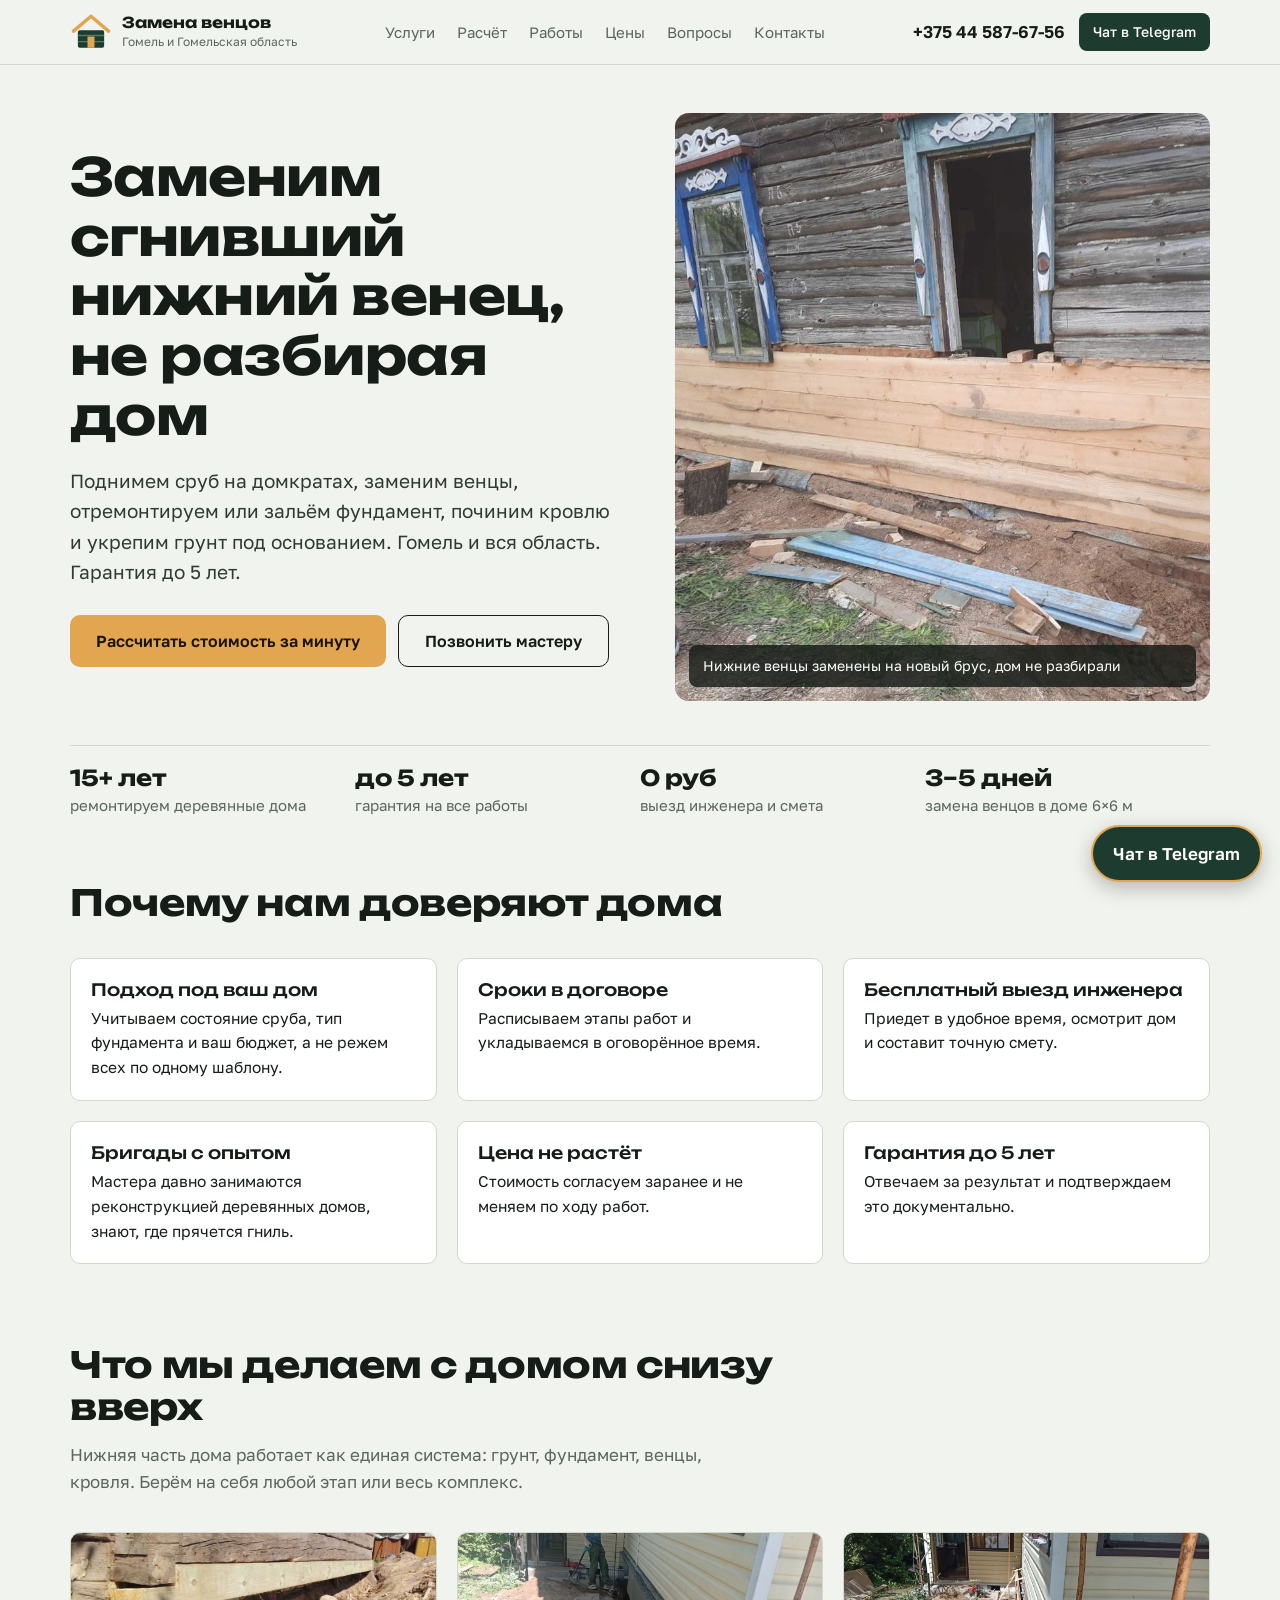
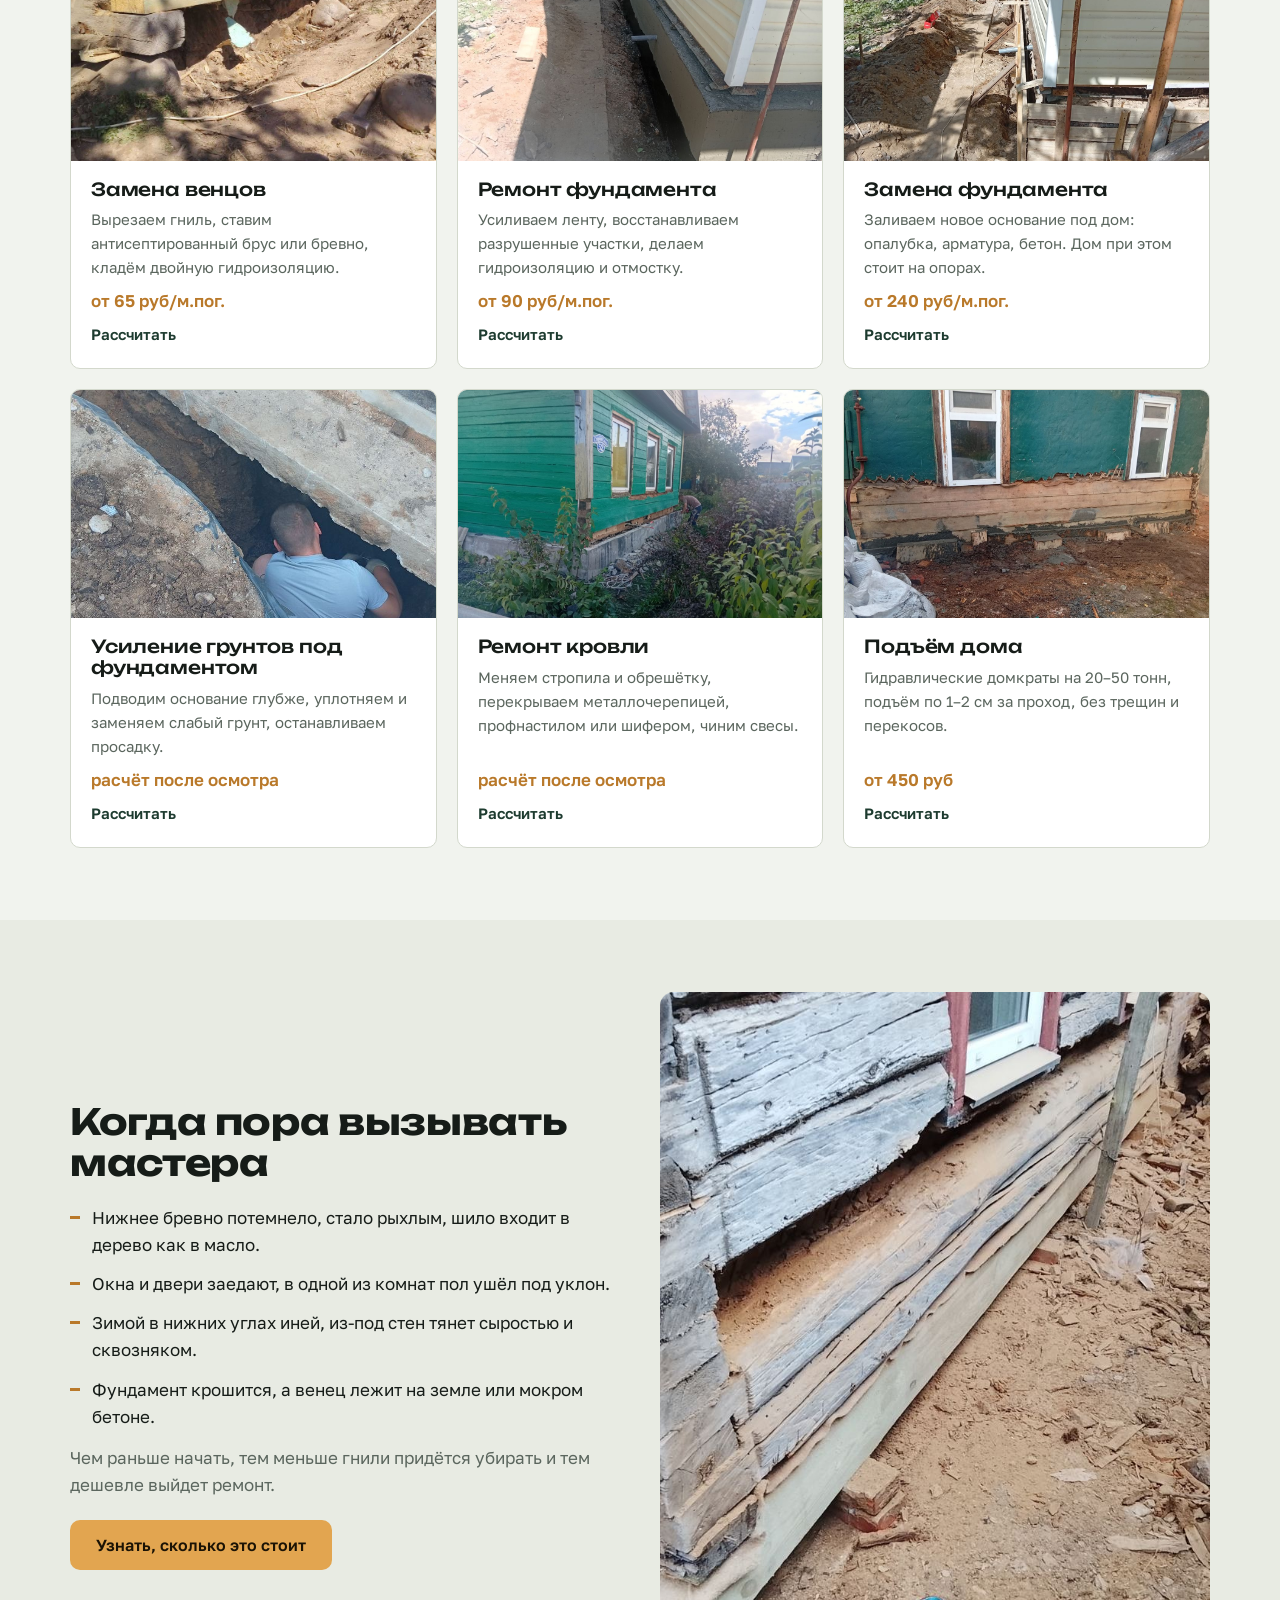
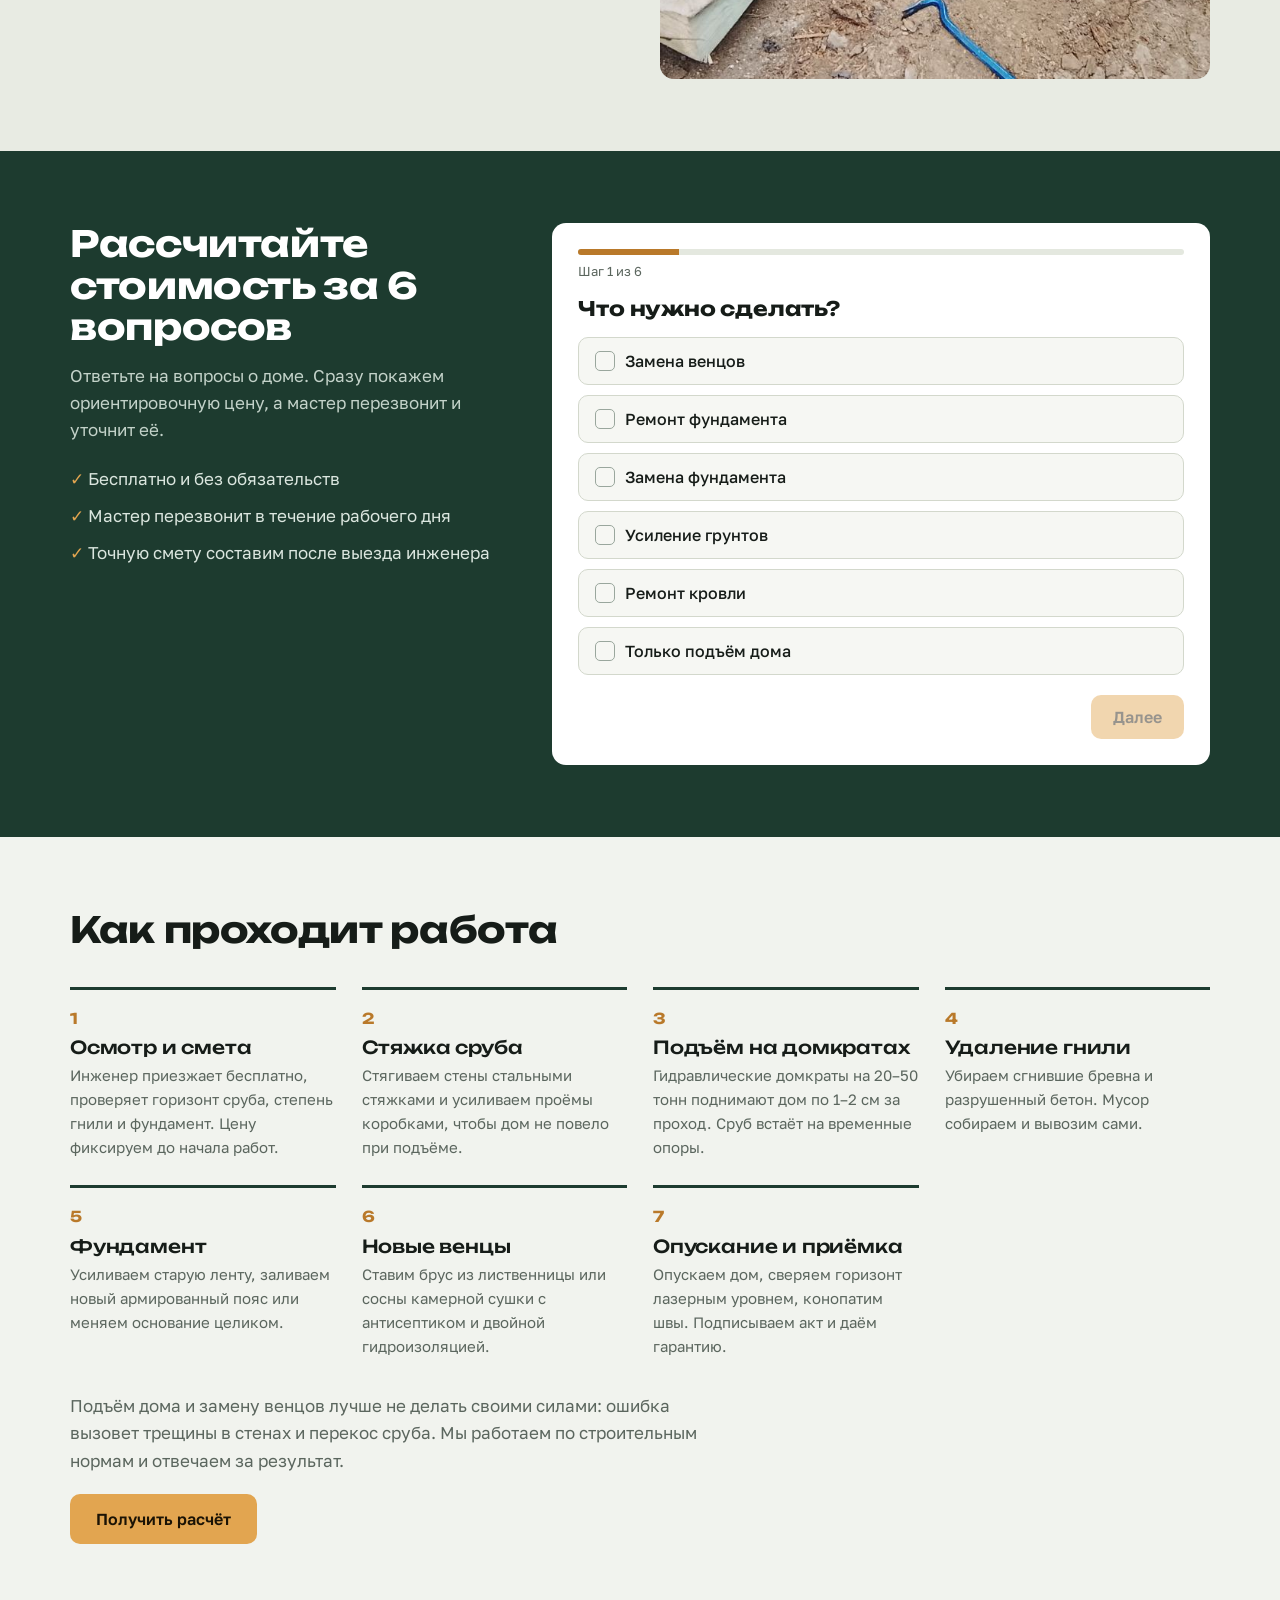
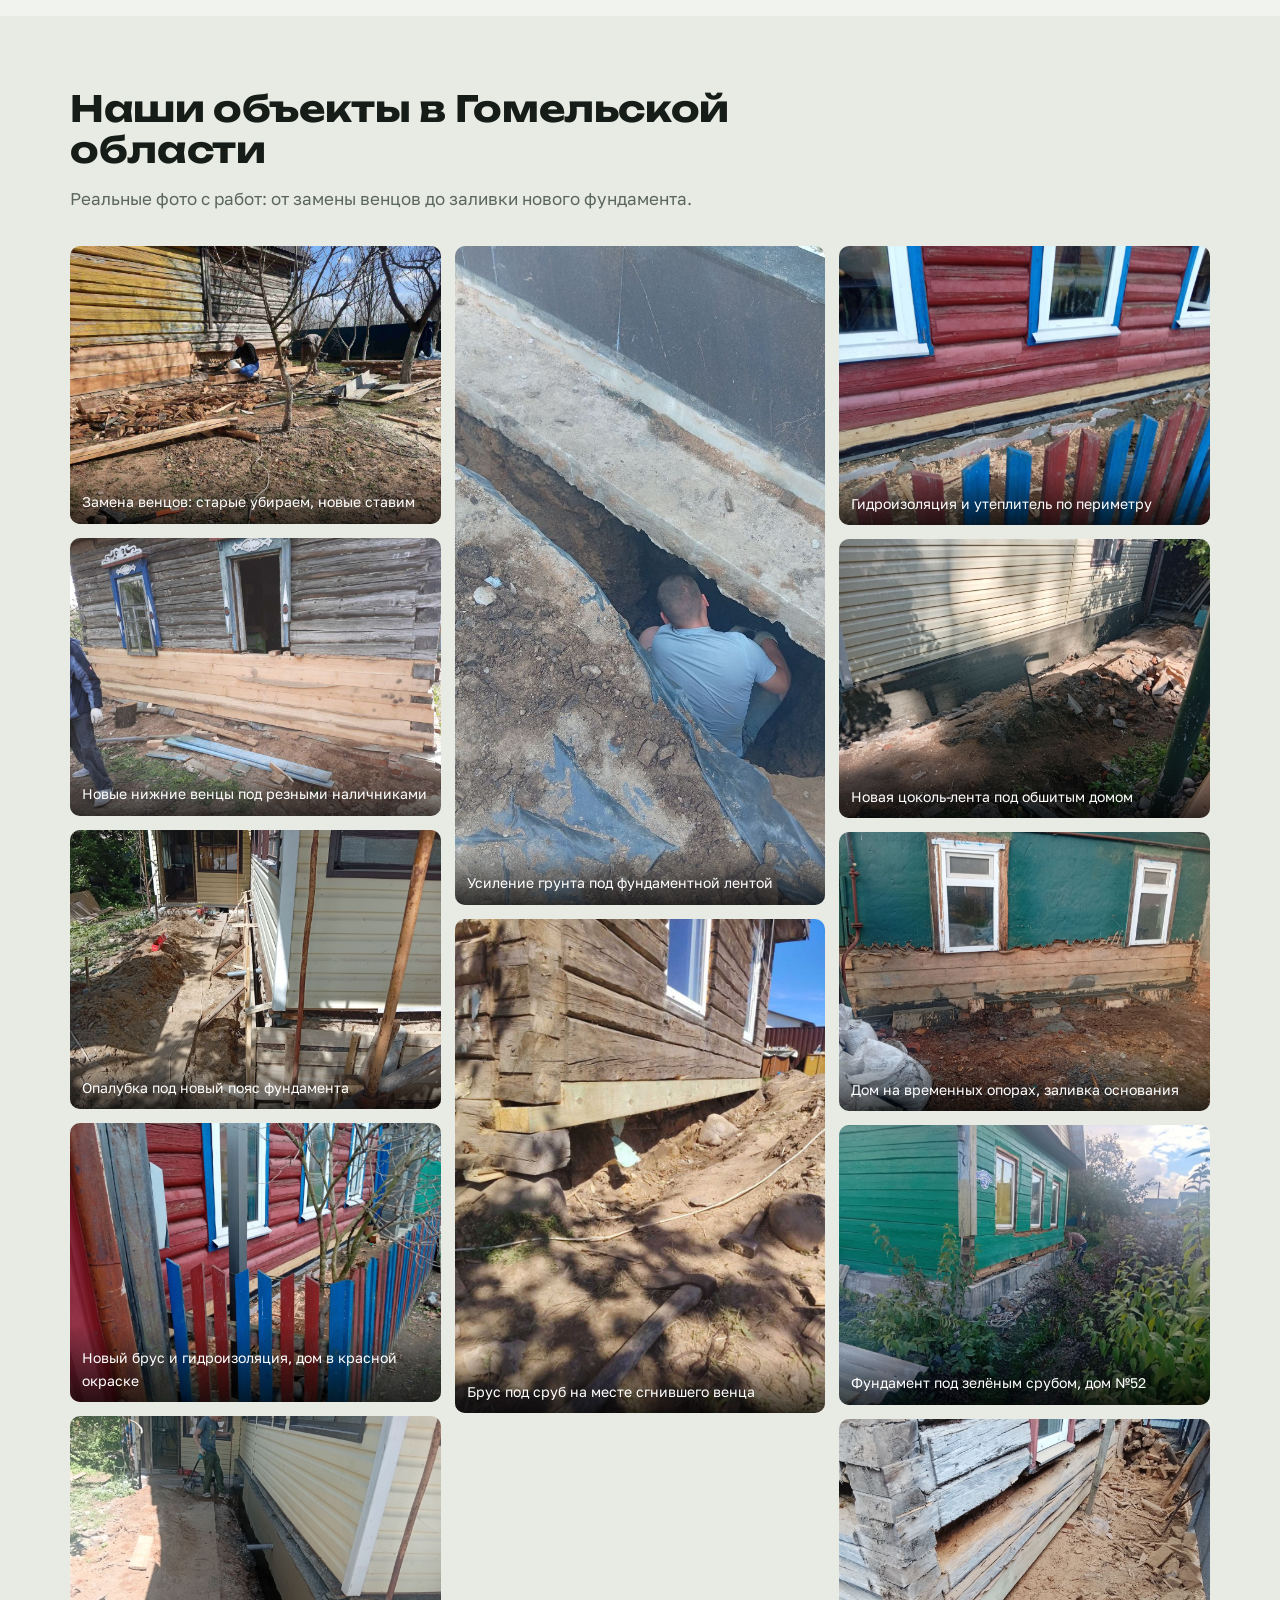
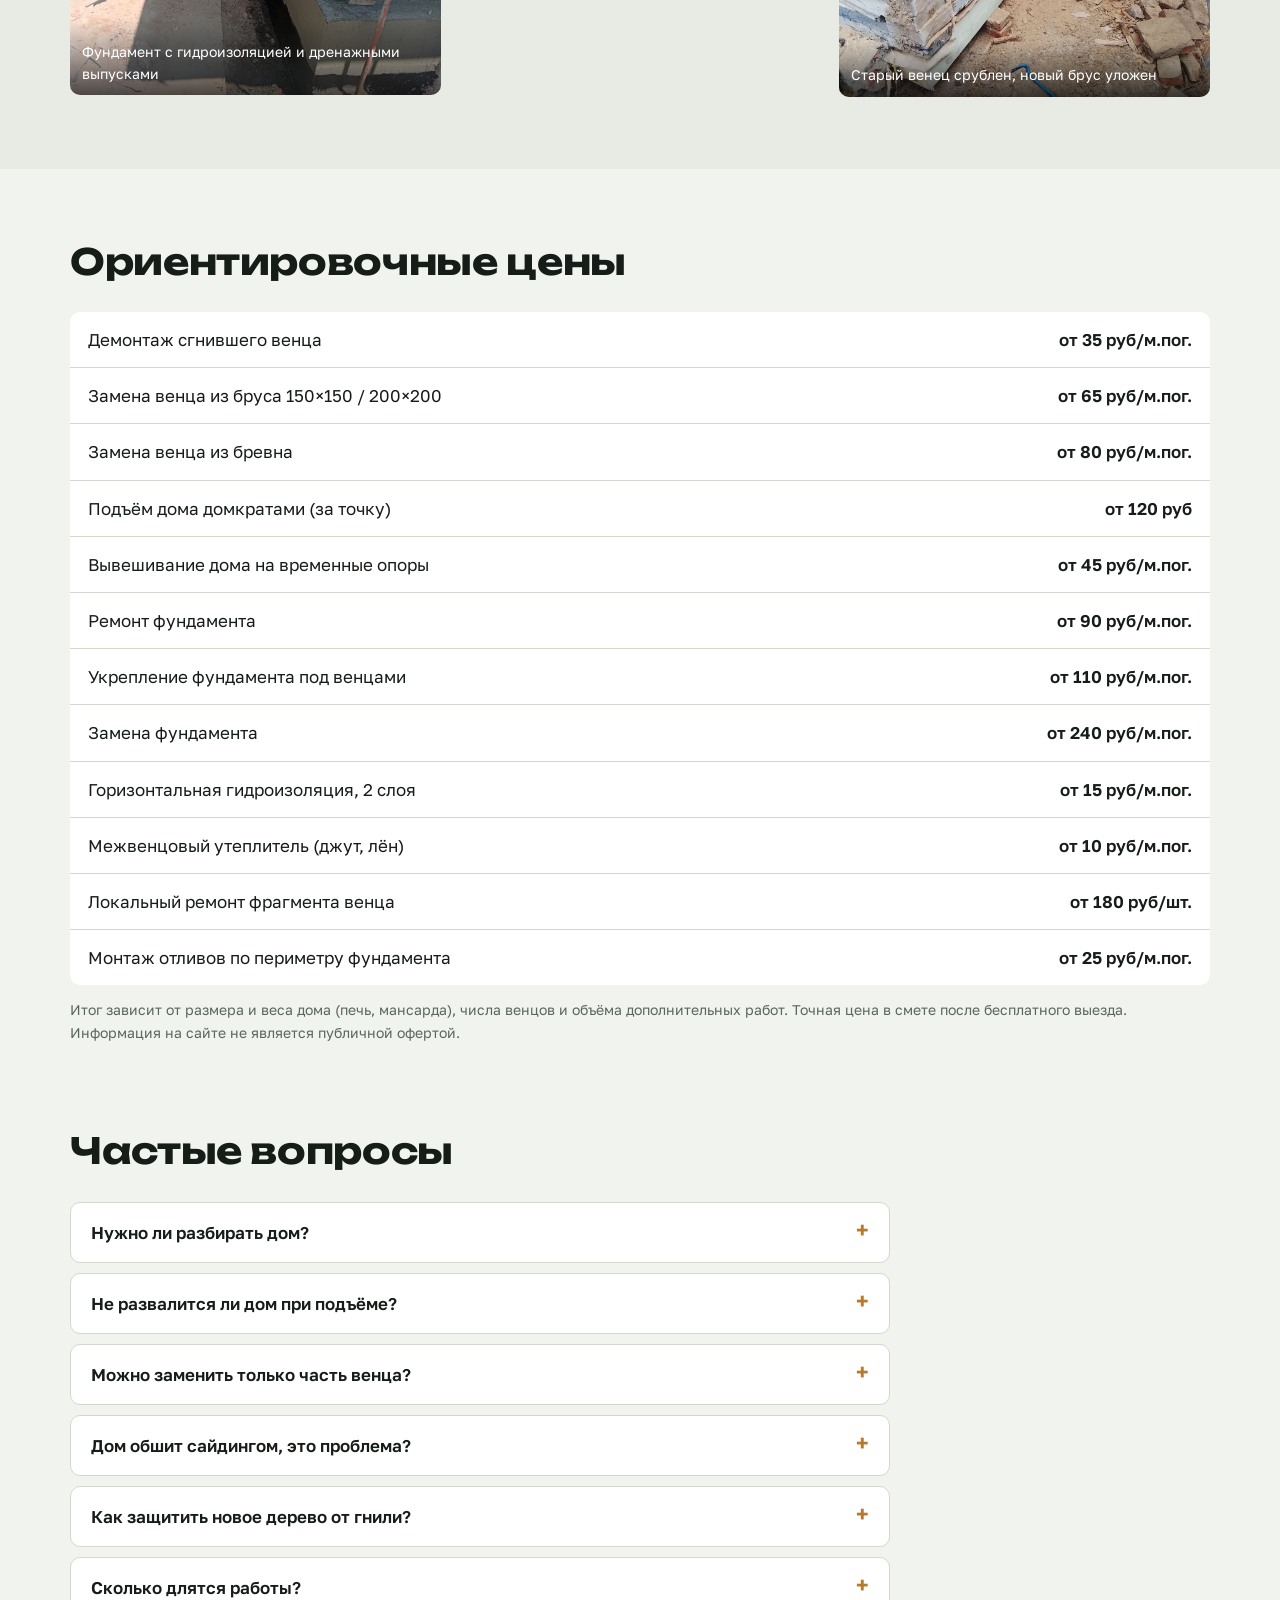
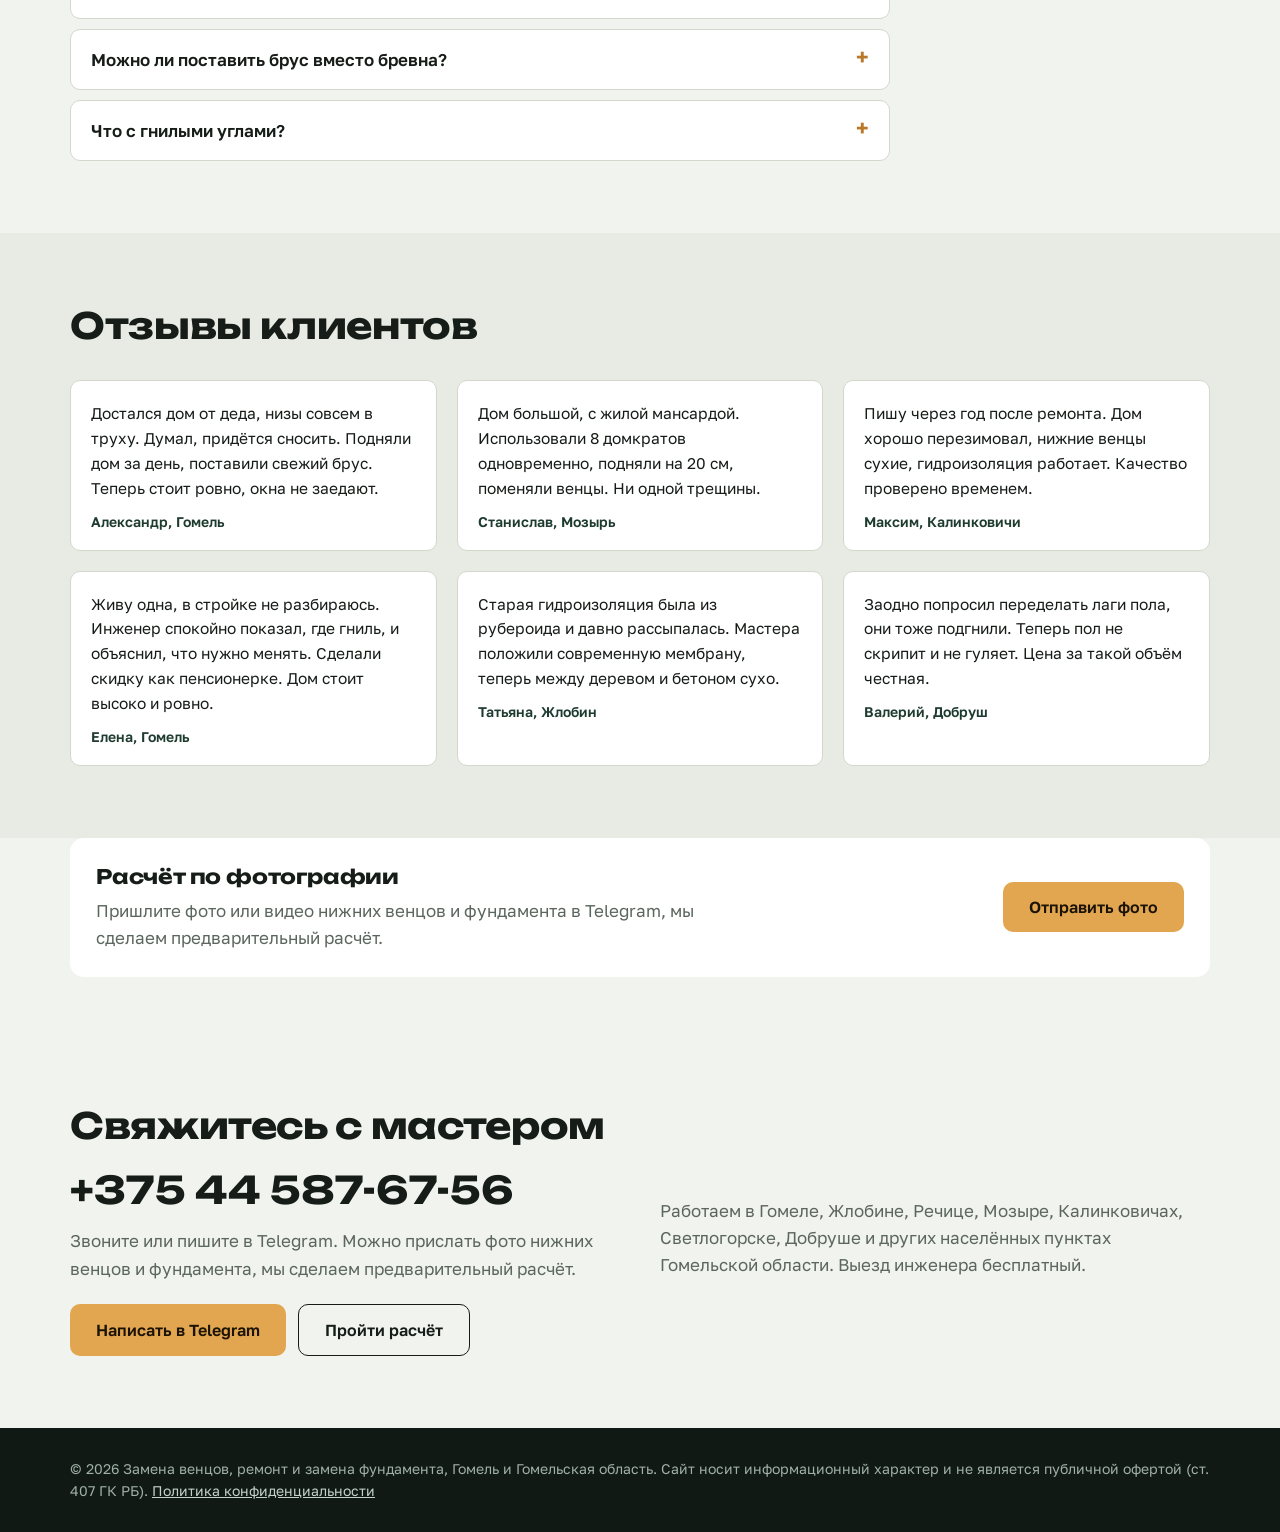
==== index.html @ 98b8fda8 "first commit" ====
<!DOCTYPE html>
<html lang="ru">
<head>
<meta charset="utf-8">
<meta name="viewport" content="width=device-width, initial-scale=1">
<title>Замена венцов и ремонт фундамента в Гомеле и Гомельской области — цена от 65 руб/м</title>
<meta property="og:title" content="Замена венцов и ремонт фундамента в Гомеле и области">
<meta property="og:image" content="img/zamena-vencov-brus.jpg">
<meta property="og:locale" content="ru_RU">
<meta name="description" content="Замена нижних венцов, ремонт и замена фундамента, ремонт кровли, усиление грунтов под фундаментом деревянных домов в Гомеле и области. Бесплатный выезд инженера, гарантия до 5 лет.">
<link rel="icon" href="favicon.svg" type="image/svg+xml">
<link rel="preconnect" href="https://fonts.googleapis.com">
<link rel="preconnect" href="https://fonts.gstatic.com" crossorigin>
<link href="https://fonts.googleapis.com/css2?family=Golos+Text:wght@400;500;600&family=Unbounded:wght@500;700&display=swap" rel="stylesheet">
<link rel="stylesheet" href="css/style.css">
</head>
<body>
<header><div class="wrap hd">
<a class="logo" href="#top"><svg viewBox="0 0 48 48" width="42" height="42" xmlns="http://www.w3.org/2000/svg" aria-hidden="true" style="flex:none"><path d="M4 23 24 6l20 17" fill="none" stroke="#e2a550" stroke-width="4" stroke-linecap="round" stroke-linejoin="round"/><rect x="9" y="22" width="30" height="20" rx="2" fill="#1d3b2f"/><path d="M9 28h30M9 35h30" stroke="#4f7a67" stroke-width="1.6"/><rect x="20" y="29" width="8" height="13" rx="1" fill="#e2a550"/></svg><span>Замена венцов<small>Гомель и Гомельская область</small></span></a>
<nav><a href="#services">Услуги</a><a href="#quiz">Расчёт</a><a href="#works">Работы</a><a href="#prices">Цены</a><a href="#faq">Вопросы</a><a href="#contacts">Контакты</a></nav>
<div class="hd-r"><a class="tel" href="tel:+375445876756">+375 44 587-67-56</a><a class="tg" href="https://t.me/zamvec" target="_blank" rel="noopener">Чат в Telegram</a></div>
</div></header>

<main id="top">
<section class="hero"><div class="wrap">
<div class="hero-g">
<div>
<h1>Заменим сгнивший нижний венец, не разбирая дом</h1>
<p>Поднимем сруб на домкратах, заменим венцы, отремонтируем или зальём фундамент, починим кровлю и укрепим грунт под основанием. Гомель и вся область. Гарантия до 5 лет.</p>
<div class="cta-row"><a class="btn" href="#quiz">Рассчитать стоимость за минуту</a><a class="btn ghost" href="tel:+375445876756">Позвонить мастеру</a></div>
</div>
<figure class="hero-img" style="margin:0"><img src="img/zamena-vencov-brus.jpg" fetchpriority="high" alt="Замена нижних венцов деревянного дома: новый брус установлен на место сгнившего" width="900" height="990"><figcaption>Нижние венцы заменены на новый брус, дом не разбирали</figcaption></figure>
</div>
<div class="facts"><div><b>15+ лет</b><span>ремонтируем деревянные дома</span></div><div><b>до 5 лет</b><span>гарантия на все работы</span></div><div><b>0 руб</b><span>выезд инженера и смета</span></div><div><b>3–5 дней</b><span>замена венцов в доме 6×6 м</span></div></div>
</div></section>

<section style="padding:8px 0 56px"><div class="wrap">
<h2>Почему нам доверяют дома</h2>
<div class="rev">
<div class="adv"><b>Подход под ваш дом</b>Учитываем состояние сруба, тип фундамента и ваш бюджет, а не режем всех по одному шаблону.</div>
<div class="adv"><b>Сроки в договоре</b>Расписываем этапы работ и укладываемся в оговорённое время.</div>
<div class="adv"><b>Бесплатный выезд инженера</b>Приедет в удобное время, осмотрит дом и составит точную смету.</div>
<div class="adv"><b>Бригады с опытом</b>Мастера давно занимаются реконструкцией деревянных домов, знают, где прячется гниль.</div>
<div class="adv"><b>Цена не растёт</b>Стоимость согласуем заранее и не меняем по ходу работ.</div>
<div class="adv"><b>Гарантия до 5 лет</b>Отвечаем за результат и подтверждаем это документально.</div>
</div></div></section>

<section id="services" style="padding-top:24px"><div class="wrap">
<h2>Что мы делаем с домом снизу вверх</h2>
<p class="lead">Нижняя часть дома работает как единая система: грунт, фундамент, венцы, кровля. Берём на себя любой этап или весь комплекс.</p>
<div class="srv">
<article class="card"><img src="img/brus-pod-srub.jpg" alt="Новый брус под сруб вместо сгнившего венца" loading="lazy"><div><h3>Замена венцов</h3><p>Вырезаем гниль, ставим антисептированный брус или бревно, кладём двойную гидроизоляцию.</p><span class="price">от 65 руб/м.пог.</span><a href="#quiz">Рассчитать</a></div></article>
<article class="card"><img src="img/gidroizolyaciya-fundamenta.jpg" alt="Отремонтированный фундамент с обмазочной гидроизоляцией и дренажной трубой" loading="lazy"><div><h3>Ремонт фундамента</h3><p>Усиливаем ленту, восстанавливаем разрушенные участки, делаем гидроизоляцию и отмостку.</p><span class="price">от 90 руб/м.пог.</span><a href="#quiz">Рассчитать</a></div></article>
<article class="card"><img src="img/opalubka-fundamenta.jpg" alt="Опалубка под новый армированный пояс фундамента" loading="lazy"><div><h3>Замена фундамента</h3><p>Заливаем новое основание под дом: опалубка, арматура, бетон. Дом при этом стоит на опорах.</p><span class="price">от 240 руб/м.пог.</span><a href="#quiz">Рассчитать</a></div></article>
<article class="card"><img src="img/usilenie-gruntov.jpg" alt="Мастер подкапывает грунт под старой фундаментной лентой для усиления основания" loading="lazy"><div><h3>Усиление грунтов под фундаментом</h3><p>Подводим основание глубже, уплотняем и заменяем слабый грунт, останавливаем просадку.</p><span class="price">расчёт после осмотра</span><a href="#quiz">Рассчитать</a></div></article>
<article class="card"><img src="img/fundament-pod-srub.jpg" style="object-position:50% 0" alt="Деревянный дом с отремонтированным основанием и свесом кровли" loading="lazy"><div><h3>Ремонт кровли</h3><p>Меняем стропила и обрешётку, перекрываем металлочерепицей, профнастилом или шифером, чиним свесы.</p><span class="price">расчёт после осмотра</span><a href="#quiz">Рассчитать</a></div></article>
<article class="card"><img src="img/dom-na-oporah.jpg" alt="Дом поднят на временных опорах, нижние венцы открыты для ремонта" loading="lazy"><div><h3>Подъём дома</h3><p>Гидравлические домкраты на 20–50 тонн, подъём по 1–2 см за проход, без трещин и перекосов.</p><span class="price">от 450 руб</span><a href="#quiz">Рассчитать</a></div></article>
</div></div></section>

<section style="background:#e8ebe3"><div class="wrap signs">
<div>
<h2>Когда пора вызывать мастера</h2>
<ul>
<li>Нижнее бревно потемнело, стало рыхлым, шило входит в дерево как в масло.</li>
<li>Окна и двери заедают, в одной из комнат пол ушёл под уклон.</li>
<li>Зимой в нижних углах иней, из-под стен тянет сыростью и сквозняком.</li>
<li>Фундамент крошится, а венец лежит на земле или мокром бетоне.</li>
</ul>
<p class="lead">Чем раньше начать, тем меньше гнили придётся убирать и тем дешевле выйдет ремонт.</p>
<div style="margin-top:22px"><a class="btn" href="#quiz">Узнать, сколько это стоит</a></div>
</div>
<img src="img/gnilye-vency.jpg" alt="Сгнивший нижний венец срублен, рядом уложен новый брус" loading="lazy">
</div></section>

<section id="quiz" class="dark"><div class="wrap quiz-g">
<div>
<h2>Рассчитайте стоимость за 6 вопросов</h2>
<p class="lead">Ответьте на вопросы о доме. Сразу покажем ориентировочную цену, а мастер перезвонит и уточнит её.</p>
<ul><li>Бесплатно и без обязательств</li><li>Мастер перезвонит в течение рабочего дня</li><li>Точную смету составим после выезда инженера</li></ul>
</div>
<div class="qz" id="qz" aria-live="polite"></div>
</div></section>

<section><div class="wrap">
<h2>Как проходит работа</h2>
<ol class="steps">
<li><h3>Осмотр и смета</h3><p>Инженер приезжает бесплатно, проверяет горизонт сруба, степень гнили и фундамент. Цену фиксируем до начала работ.</p></li>
<li><h3>Стяжка сруба</h3><p>Стягиваем стены стальными стяжками и усиливаем проёмы коробками, чтобы дом не повело при подъёме.</p></li>
<li><h3>Подъём на домкратах</h3><p>Гидравлические домкраты на 20–50 тонн поднимают дом по 1–2 см за проход. Сруб встаёт на временные опоры.</p></li>
<li><h3>Удаление гнили</h3><p>Убираем сгнившие бревна и разрушенный бетон. Мусор собираем и вывозим сами.</p></li>
<li><h3>Фундамент</h3><p>Усиливаем старую ленту, заливаем новый армированный пояс или меняем основание целиком.</p></li>
<li><h3>Новые венцы</h3><p>Ставим брус из лиственницы или сосны камерной сушки с антисептиком и двойной гидроизоляцией.</p></li>
<li><h3>Опускание и приёмка</h3><p>Опускаем дом, сверяем горизонт лазерным уровнем, конопатим швы. Подписываем акт и даём гарантию.</p></li>
</ol>
<p class="lead" style="margin-top:34px">Подъём дома и замену венцов лучше не делать своими силами: ошибка вызовет трещины в стенах и перекос сруба. Мы работаем по строительным нормам и отвечаем за результат.</p><div style="margin-top:20px"><a class="btn" href="#quiz">Получить расчёт</a></div></div></section>

<section id="works" style="background:#e8ebe3"><div class="wrap">
<h2>Наши объекты в Гомельской области</h2>
<p class="lead">Реальные фото с работ: от замены венцов до заливки нового фундамента.</p>
<div class="gal" id="gal"></div>
</div></section>

<section id="prices"><div class="wrap">
<h2>Ориентировочные цены</h2>
<table>
<tr><td>Демонтаж сгнившего венца</td><td>от 35 руб/м.пог.</td></tr>
<tr><td>Замена венца из бруса 150×150 / 200×200</td><td>от 65 руб/м.пог.</td></tr>
<tr><td>Замена венца из бревна</td><td>от 80 руб/м.пог.</td></tr>
<tr><td>Подъём дома домкратами (за точку)</td><td>от 120 руб</td></tr>
<tr><td>Вывешивание дома на временные опоры</td><td>от 45 руб/м.пог.</td></tr>
<tr><td>Ремонт фундамента</td><td>от 90 руб/м.пог.</td></tr>
<tr><td>Укрепление фундамента под венцами</td><td>от 110 руб/м.пог.</td></tr>
<tr><td>Замена фундамента</td><td>от 240 руб/м.пог.</td></tr>
<tr><td>Горизонтальная гидроизоляция, 2 слоя</td><td>от 15 руб/м.пог.</td></tr>
<tr><td>Межвенцовый утеплитель (джут, лён)</td><td>от 10 руб/м.пог.</td></tr>
<tr><td>Локальный ремонт фрагмента венца</td><td>от 180 руб/шт.</td></tr>
<tr><td>Монтаж отливов по периметру фундамента</td><td>от 25 руб/м.пог.</td></tr>
</table>
<p class="note">Итог зависит от размера и веса дома (печь, мансарда), числа венцов и объёма дополнительных работ. Точная цена в смете после бесплатного выезда. Информация на сайте не является публичной офертой.</p>
</div></section>

<section id="faq" style="padding-top:0"><div class="wrap">
<h2>Частые вопросы</h2>
<div class="faq">
<details><summary>Нужно ли разбирать дом?</summary><p>Нет. Сруб поднимается на домкратах, нижние венцы меняются без разборки стен и крыши.</p></details>
<details><summary>Не развалится ли дом при подъёме?</summary><p>Перед подъёмом стены стягиваем, проёмы фиксируем, подъём идёт синхронно по 1–2 см. Риск трещин минимален.</p></details>
<details><summary>Можно заменить только часть венца?</summary><p>Да. Выпиливаем гнилой участок и ставим новый брус на шканты. Это дешевле полной замены.</p></details>
<details><summary>Дом обшит сайдингом, это проблема?</summary><p>Нет. Нижние панели временно снимаем, после работ возвращаем на место.</p></details>
<details><summary>Как защитить новое дерево от гнили?</summary><p>Обрабатываем антисептиком глубокого проникновения в 2–3 слоя и кладём двойную гидроизоляцию между фундаментом и венцом.</p></details>
<details><summary>Сколько длятся работы?</summary><p>В среднем 3–5 рабочих дней для стандартного дома 6×6 м. Если добавляется фундамент, срок согласуем в договоре.</p></details>
<details><summary>Можно ли поставить брус вместо бревна?</summary><p>Да, это обычная практика. Брус проще стыкуется с фундаментом и по несущей способности не уступает бревну того же сечения.</p></details>
<details><summary>Что с гнилыми углами?</summary><p>Вывешиваем угол, вырезаем повреждённую часть и вставляем новый «замок», повторяя рубку.</p></details>
</div></div></section>

<section style="background:#e8ebe3"><div class="wrap">
<h2>Отзывы клиентов</h2>
<div class="rev">
<blockquote>Достался дом от деда, низы совсем в труху. Думал, придётся сносить. Подняли дом за день, поставили свежий брус. Теперь стоит ровно, окна не заедают.<cite>Александр, Гомель</cite></blockquote>
<blockquote>Дом большой, с жилой мансардой. Использовали 8 домкратов одновременно, подняли на 20 см, поменяли венцы. Ни одной трещины.<cite>Станислав, Мозырь</cite></blockquote>
<blockquote>Пишу через год после ремонта. Дом хорошо перезимовал, нижние венцы сухие, гидроизоляция работает. Качество проверено временем.<cite>Максим, Калинковичи</cite></blockquote>
<blockquote>Живу одна, в стройке не разбираюсь. Инженер спокойно показал, где гниль, и объяснил, что нужно менять. Сделали скидку как пенсионерке. Дом стоит высоко и ровно.<cite>Елена, Гомель</cite></blockquote>
<blockquote>Старая гидроизоляция была из рубероида и давно рассыпалась. Мастера положили современную мембрану, теперь между деревом и бетоном сухо.<cite>Татьяна, Жлобин</cite></blockquote>
<blockquote>Заодно попросил переделать лаги пола, они тоже подгнили. Теперь пол не скрипит и не гуляет. Цена за такой объём честная.<cite>Валерий, Добруш</cite></blockquote>
</div></div></section>

<section style="padding:0 0 56px"><div class="wrap"><div class="qz" style="min-height:0;flex-direction:row;flex-wrap:wrap;align-items:center;justify-content:space-between;gap:20px;background:#fff">
<div><h3 style="font:700 20px var(--head)">Расчёт по фотографии</h3><p class="lead" style="margin:8px 0 0">Пришлите фото или видео нижних венцов и фундамента в Telegram, мы сделаем предварительный расчёт.</p></div>
<a class="btn" href="https://t.me/zamvec" target="_blank" rel="noopener">Отправить фото</a></div></div></section>

<section id="contacts"><div class="wrap contacts">
<div>
<h2>Свяжитесь с мастером</h2>
<a class="big" href="tel:+375445876756">+375 44 587-67-56</a>
<p class="lead" style="margin-top:0">Звоните или пишите в Telegram. Можно прислать фото нижних венцов и фундамента, мы сделаем предварительный расчёт.</p>
<div class="cta-row" style="margin-top:22px"><a class="btn" href="https://t.me/zamvec" target="_blank" rel="noopener">Написать в Telegram</a><a class="btn ghost" href="#quiz">Пройти расчёт</a></div>
</div>
<p class="lead">Работаем в Гомеле, Жлобине, Речице, Мозыре, Калинковичах, Светлогорске, Добруше и других населённых пунктах Гомельской области. Выезд инженера бесплатный.</p>
</div></section>
</main>

<footer><div class="wrap">© 2026 Замена венцов, ремонт и замена фундамента, Гомель и Гомельская область. Сайт носит информационный характер и не является публичной офертой (ст. 407 ГК РБ). <a href="privacy.html">Политика конфиденциальности</a></div></footer>
<a class="float" href="https://t.me/zamvec" target="_blank" rel="noopener" aria-label="Онлайн-чат в Telegram">Чат в Telegram</a>

<script src="js/main.js" defer></script>
</body>
</html>
---- css/style.css ----
:root{--bg:#f1f3ee;--ink:#161c18;--spruce:#1d3b2f;--spruce2:#274c3d;--pine:#e2a550;--pine-d:#b9792a;--line:#d3d8cc;--muted:#5b665e;--card:#fff;--r:10px;
--head:'Unbounded','Arial Black',Arial,sans-serif;--body:'Golos Text',system-ui,'Segoe UI',Arial,sans-serif}
*{box-sizing:border-box}html{scroll-behavior:smooth;scroll-padding-top:76px}
body{margin:0;background:var(--bg);color:var(--ink);font:400 17px/1.6 var(--body);-webkit-font-smoothing:antialiased}
img{display:block;max-width:100%}a{color:inherit}
h1,h2,h3{font-family:var(--head);font-weight:700;line-height:1.15;margin:0;letter-spacing:-.01em}
h1{font-size:clamp(28px,4.6vw,52px)}h2{font-size:clamp(23px,3.2vw,36px);max-width:22ch}h3{font-size:18px;font-weight:500}
.wrap{max-width:1180px;margin:0 auto;padding:0 20px}
section{padding:72px 0}
.lead{color:var(--muted);max-width:60ch;margin:14px 0 0}
.btn{display:inline-flex;align-items:center;justify-content:center;gap:8px;border:0;cursor:pointer;font:600 16px var(--body);padding:15px 26px;border-radius:var(--r);background:var(--pine);color:#1b1305;text-decoration:none;transition:background .15s}
.btn:hover{background:#efb862}.btn.ghost{background:transparent;border:1.5px solid currentColor;color:inherit}.btn.ghost:hover{background:rgba(127,127,127,.12)}
:focus-visible{outline:3px solid var(--pine-d);outline-offset:2px}
header{position:sticky;top:0;z-index:20;background:rgba(241,243,238,.94);backdrop-filter:blur(8px);border-bottom:1px solid var(--line)}
.hd{display:flex;align-items:center;justify-content:space-between;gap:16px;height:64px}
.logo{display:flex;align-items:center;gap:10px;font:700 15px var(--head);text-decoration:none;line-height:1.1}.logo small{display:block;font:400 12px var(--body);color:var(--muted);margin-top:3px}
nav{display:flex;gap:22px;font-size:15px}nav a{text-decoration:none;color:var(--muted)}nav a:hover{color:var(--ink)}
.hd-r{display:flex;align-items:center;gap:14px}.tel{font-weight:600;text-decoration:none;white-space:nowrap}
.tg{background:var(--spruce);color:#fff;padding:8px 14px;border-radius:8px;font-size:14px;font-weight:500;text-decoration:none}
@media(max-width:880px){nav{display:none}}@media(max-width:520px){.tg{display:none}.logo small{display:none}}
.hero{padding:48px 0 56px}.hero-g{display:grid;grid-template-columns:1.05fr 1fr;gap:44px;align-items:center}
.hero p{font-size:19px;color:#2f3a33;max-width:46ch;margin:20px 0 28px}
.cta-row{display:flex;flex-wrap:wrap;gap:12px}
.hero-img{position:relative;border-radius:14px;overflow:hidden;aspect-ratio:4/4.4;background:#ccc}
.hero-img img{width:100%;height:100%;object-fit:cover;object-position:35% 50%}
.hero-img figcaption{position:absolute;left:14px;right:14px;bottom:14px;background:rgba(22,28,24,.82);color:#fff;font-size:14px;padding:10px 14px;border-radius:8px}
.facts{display:grid;grid-template-columns:repeat(4,1fr);gap:0;margin-top:44px;border-top:1px solid var(--line)}
.facts div{padding:18px 18px 0 0}.facts b{display:block;font:700 22px var(--head)}.facts span{color:var(--muted);font-size:15px}
@media(max-width:860px){.hero-g{grid-template-columns:1fr}.hero-img{aspect-ratio:4/3}.facts{grid-template-columns:1fr 1fr}}
.srv{display:grid;grid-template-columns:repeat(3,1fr);gap:20px;margin-top:36px}
.card{background:var(--card);border:1px solid var(--line);border-radius:var(--r);overflow:hidden;display:flex;flex-direction:column}
.card img{width:100%;aspect-ratio:16/10;object-fit:cover}
.card div{padding:18px 20px 22px;display:flex;flex-direction:column;gap:8px;flex:1}
.card p{margin:0;color:var(--muted);font-size:15px;flex:1}.price{font-weight:600;color:var(--pine-d)}
.card a{font-weight:600;font-size:15px;text-decoration:none;color:var(--spruce)}
@media(max-width:900px){.srv{grid-template-columns:1fr 1fr}}@media(max-width:600px){.srv{grid-template-columns:1fr}}
.signs{display:grid;grid-template-columns:1fr 1fr;gap:40px;align-items:center}
.signs ul{margin:20px 0 0;padding:0;list-style:none;display:grid;gap:12px}
.signs li{padding-left:22px;position:relative}.signs li:before{content:"";position:absolute;left:0;top:.72em;width:10px;height:3px;background:var(--pine-d)}
.signs img{border-radius:14px;aspect-ratio:4/5;object-fit:cover;width:100%}
@media(max-width:860px){.signs{grid-template-columns:1fr}}
.dark{background:var(--spruce);color:#fff}.dark .lead{color:#c3d2c9}
.quiz-g{display:grid;grid-template-columns:.8fr 1.2fr;gap:44px;align-items:start}
.quiz-g ul{list-style:none;padding:0;margin:22px 0 0;display:grid;gap:10px;color:#dbe6df}
.quiz-g li:before{content:"✓ ";color:var(--pine)}
.qz{background:var(--card);color:var(--ink);border-radius:14px;padding:26px;min-height:420px;display:flex;flex-direction:column}
.bar{height:6px;background:#e4e8df;border-radius:3px;overflow:hidden;margin-bottom:6px}.bar i{display:block;height:100%;width:0;background:var(--pine-d);transition:width .3s}
.qn{font-size:13px;color:var(--muted);margin-bottom:14px}
.qt{font:700 20px/1.25 var(--head);margin:0 0 16px}
.opts{display:grid;gap:10px}.opts.two{grid-template-columns:1fr 1fr}
.opt{text-align:left;font:500 16px var(--body);background:#f6f7f3;border:1.5px solid var(--line);border-radius:var(--r);padding:13px 16px;cursor:pointer;color:var(--ink);display:flex;gap:10px;align-items:center;transition:border-color .12s,background .12s}
.opt:hover{border-color:var(--spruce2)}.opt[aria-pressed=true]{border-color:var(--spruce);background:#e6f0e9}
.opt .bx{width:20px;height:20px;border:1.5px solid #9aa79d;border-radius:5px;flex:none;display:grid;place-items:center;font-size:13px;color:#fff}
.opt[aria-pressed=true] .bx{background:var(--spruce);border-color:var(--spruce)}.opt small{display:block;color:var(--muted);font-weight:400;font-size:13px}
.qnav{display:flex;justify-content:space-between;gap:10px;margin-top:auto;padding-top:20px}
.qnav .btn{padding:12px 22px}.back{background:none;border:0;color:var(--muted);font:500 15px var(--body);cursor:pointer;padding:8px}
.btn[disabled]{opacity:.45;cursor:not-allowed}
.fld{display:grid;gap:12px}.fld label{font-size:14px;color:var(--muted);display:grid;gap:5px}
.fld input,.fld textarea{font:400 16px var(--body);padding:12px 14px;border:1.5px solid var(--line);border-radius:8px;background:#fff;color:var(--ink);width:100%}
.fld input:focus,.fld textarea:focus{outline:none;border-color:var(--spruce)}
.chk{display:flex!important;grid-template-columns:none;gap:10px;align-items:flex-start;font-size:13px!important}.chk input{width:auto;margin-top:3px}
.err{color:#b3261e;font-size:14px;min-height:20px;margin:8px 0 0}
.res{text-align:center;padding:10px 0}.res .sum{font:700 clamp(26px,4vw,38px) var(--head);color:var(--spruce);margin:12px 0}
.res p{color:var(--muted);margin:8px auto;max-width:44ch}
@media(max-width:900px){.quiz-g{grid-template-columns:1fr}}@media(max-width:480px){.opts.two{grid-template-columns:1fr}.qz{padding:18px}}
.steps{margin:36px 0 0;padding:0;list-style:none;display:grid;grid-template-columns:repeat(auto-fit,minmax(230px,1fr));gap:26px;counter-reset:s}
.steps li{counter-increment:s;border-top:3px solid var(--spruce);padding-top:14px}
.steps li:before{content:counter(s);font:700 15px var(--head);color:var(--pine-d)}.steps h3{margin:6px 0}.steps p{margin:0;color:var(--muted);font-size:15px}
@media(max-width:900px){.steps{grid-template-columns:1fr 1fr}}@media(max-width:520px){.steps{grid-template-columns:1fr}}
.gal{columns:3;column-gap:14px;margin-top:34px}
.gal figure{margin:0 0 14px;break-inside:avoid;position:relative;border-radius:10px;overflow:hidden}
.gal figcaption{position:absolute;left:0;right:0;bottom:0;padding:22px 12px 10px;color:#fff;font-size:14px;background:linear-gradient(transparent,rgba(0,0,0,.7))}
@media(max-width:800px){.gal{columns:2}}@media(max-width:480px){.gal{columns:1}}
table{width:100%;border-collapse:collapse;margin-top:30px;background:var(--card);border-radius:var(--r);overflow:hidden}
td{padding:14px 18px;border-bottom:1px solid var(--line)}td:last-child{text-align:right;font-weight:600;white-space:nowrap}tr:last-child td{border:0}
.note{font-size:14px;color:var(--muted);margin-top:14px}
details{background:var(--card);border:1px solid var(--line);border-radius:var(--r);margin-top:10px}
summary{cursor:pointer;padding:16px 20px;font-weight:600;list-style:none;display:flex;justify-content:space-between;gap:12px}
summary::after{content:"+";font-size:22px;line-height:1;color:var(--pine-d)}details[open] summary::after{content:"–"}
details p{margin:0;padding:0 20px 18px;color:#38443c}
.faq{max-width:820px;margin-top:30px}
.rev{display:grid;grid-template-columns:repeat(3,1fr);gap:20px;margin-top:34px}
.rev .adv b{display:block;font:500 17px var(--head);margin-bottom:6px}.rev blockquote,.rev .adv{margin:0;background:var(--card);border:1px solid var(--line);border-radius:var(--r);padding:20px;font-size:15.5px}
.rev cite{display:block;margin-top:12px;font:600 14px var(--body);font-style:normal;color:var(--spruce)}
@media(max-width:900px){.rev{grid-template-columns:1fr}}
.contacts{display:grid;grid-template-columns:1fr 1fr;gap:40px;align-items:center}
.contacts .big{font:700 clamp(24px,4vw,38px) var(--head);text-decoration:none;display:block;margin:20px 0 14px}
@media(max-width:800px){.contacts{grid-template-columns:1fr}}
footer{background:#111915;color:#9fb0a5;padding:30px 0;font-size:14px}
.float{position:fixed;right:18px;bottom:18px;z-index:30;background:var(--spruce);color:#fff;text-decoration:none;font-weight:600;padding:13px 20px;border-radius:30px;box-shadow:0 6px 20px rgba(0,0,0,.25);border:2px solid var(--pine)}
@media(prefers-reduced-motion:reduce){*{transition:none!important;scroll-behavior:auto!important}}
.doc{max-width:760px;padding:48px 20px 72px}.doc h1{font-size:clamp(24px,4vw,36px);margin-bottom:20px}.doc h2{font-size:20px;margin:28px 0 8px;max-width:none}.doc p,.doc li{color:#38443c}.doc a{color:var(--spruce)}
.chk a{color:var(--spruce)}footer a{color:#c3d2c9}
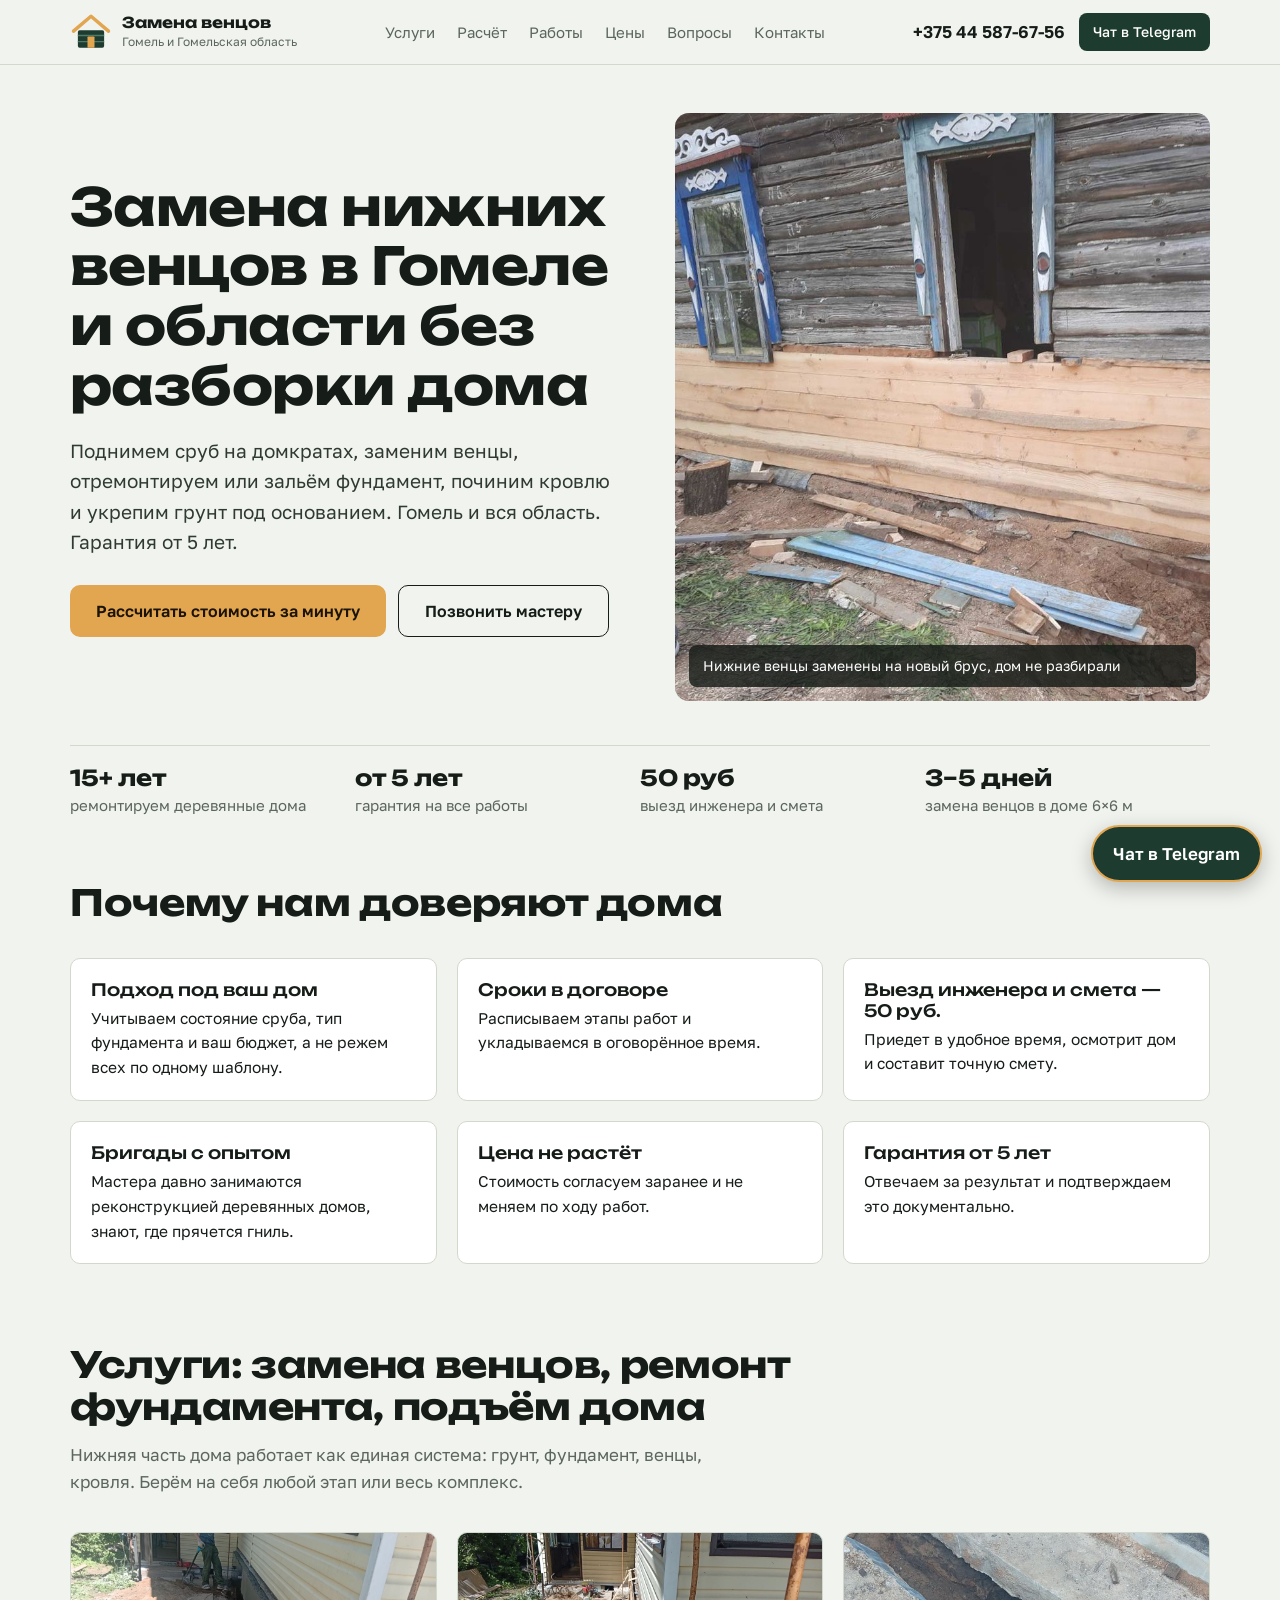
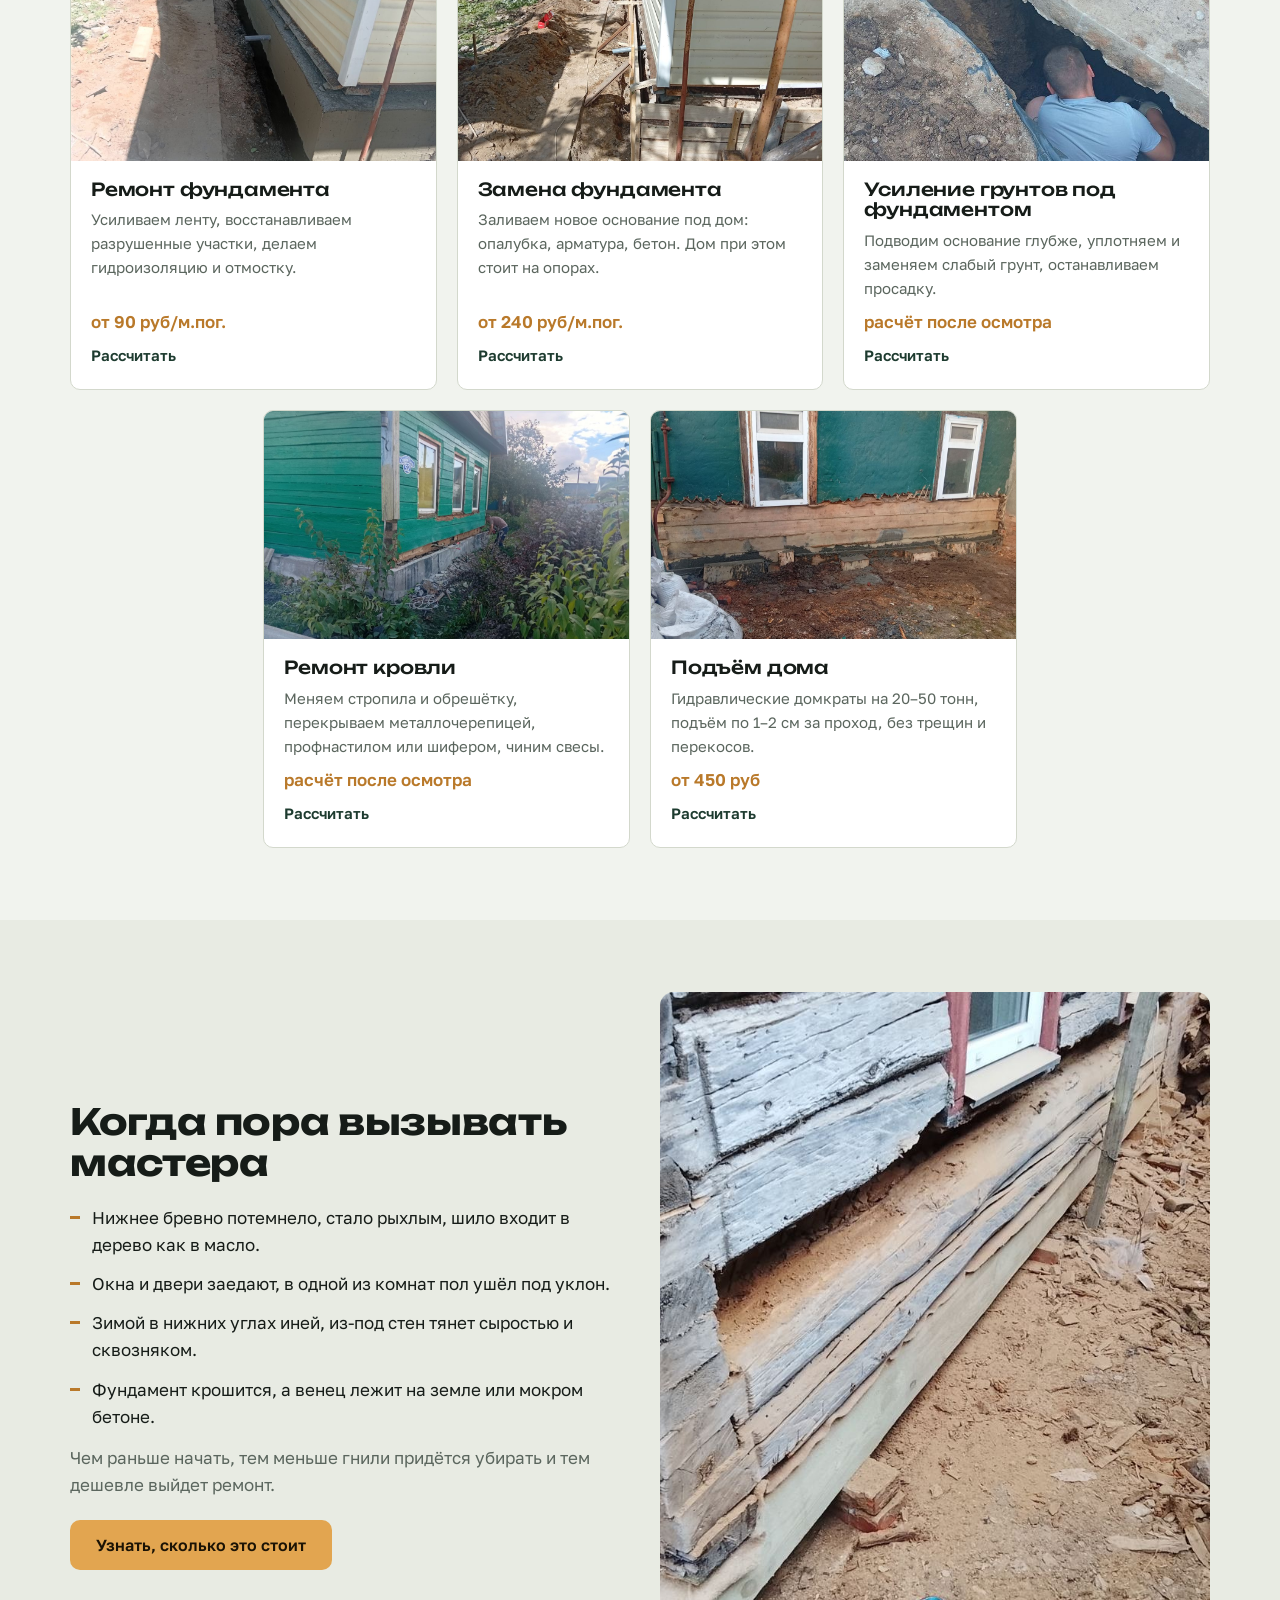
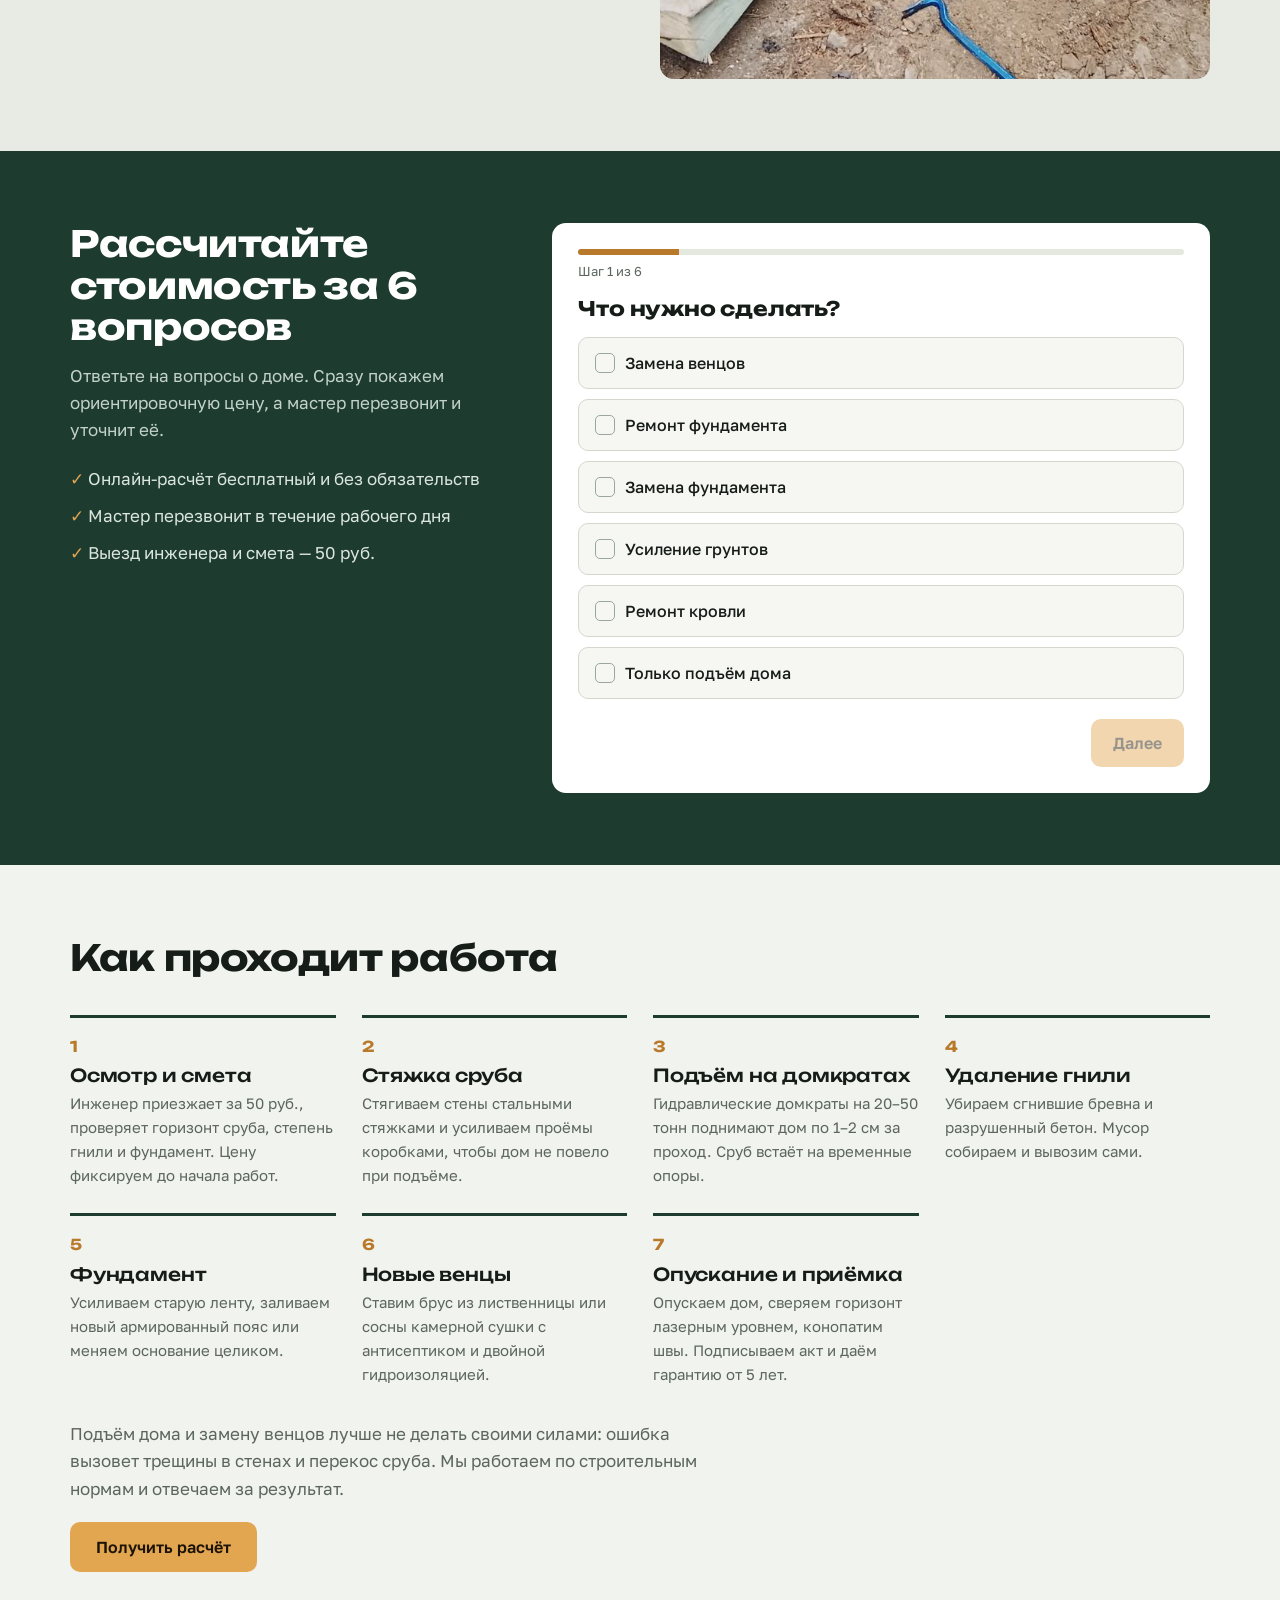
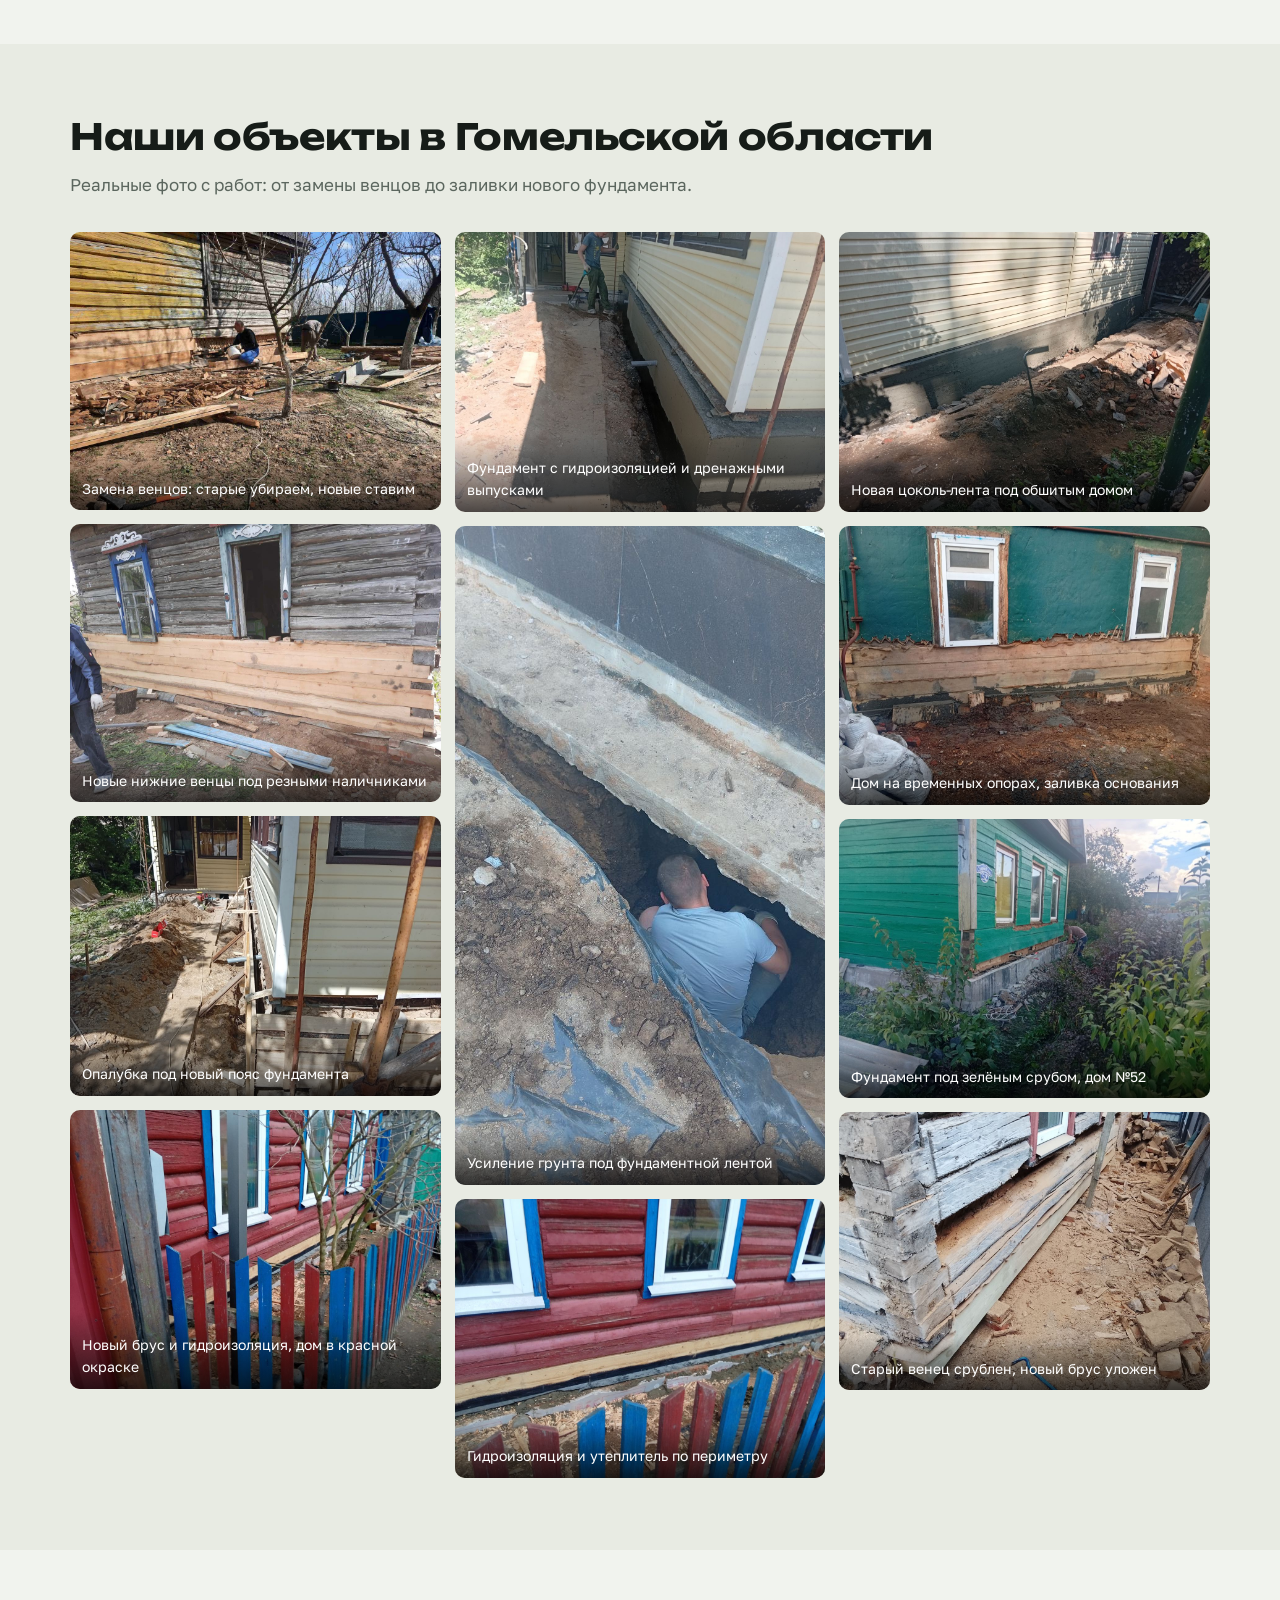
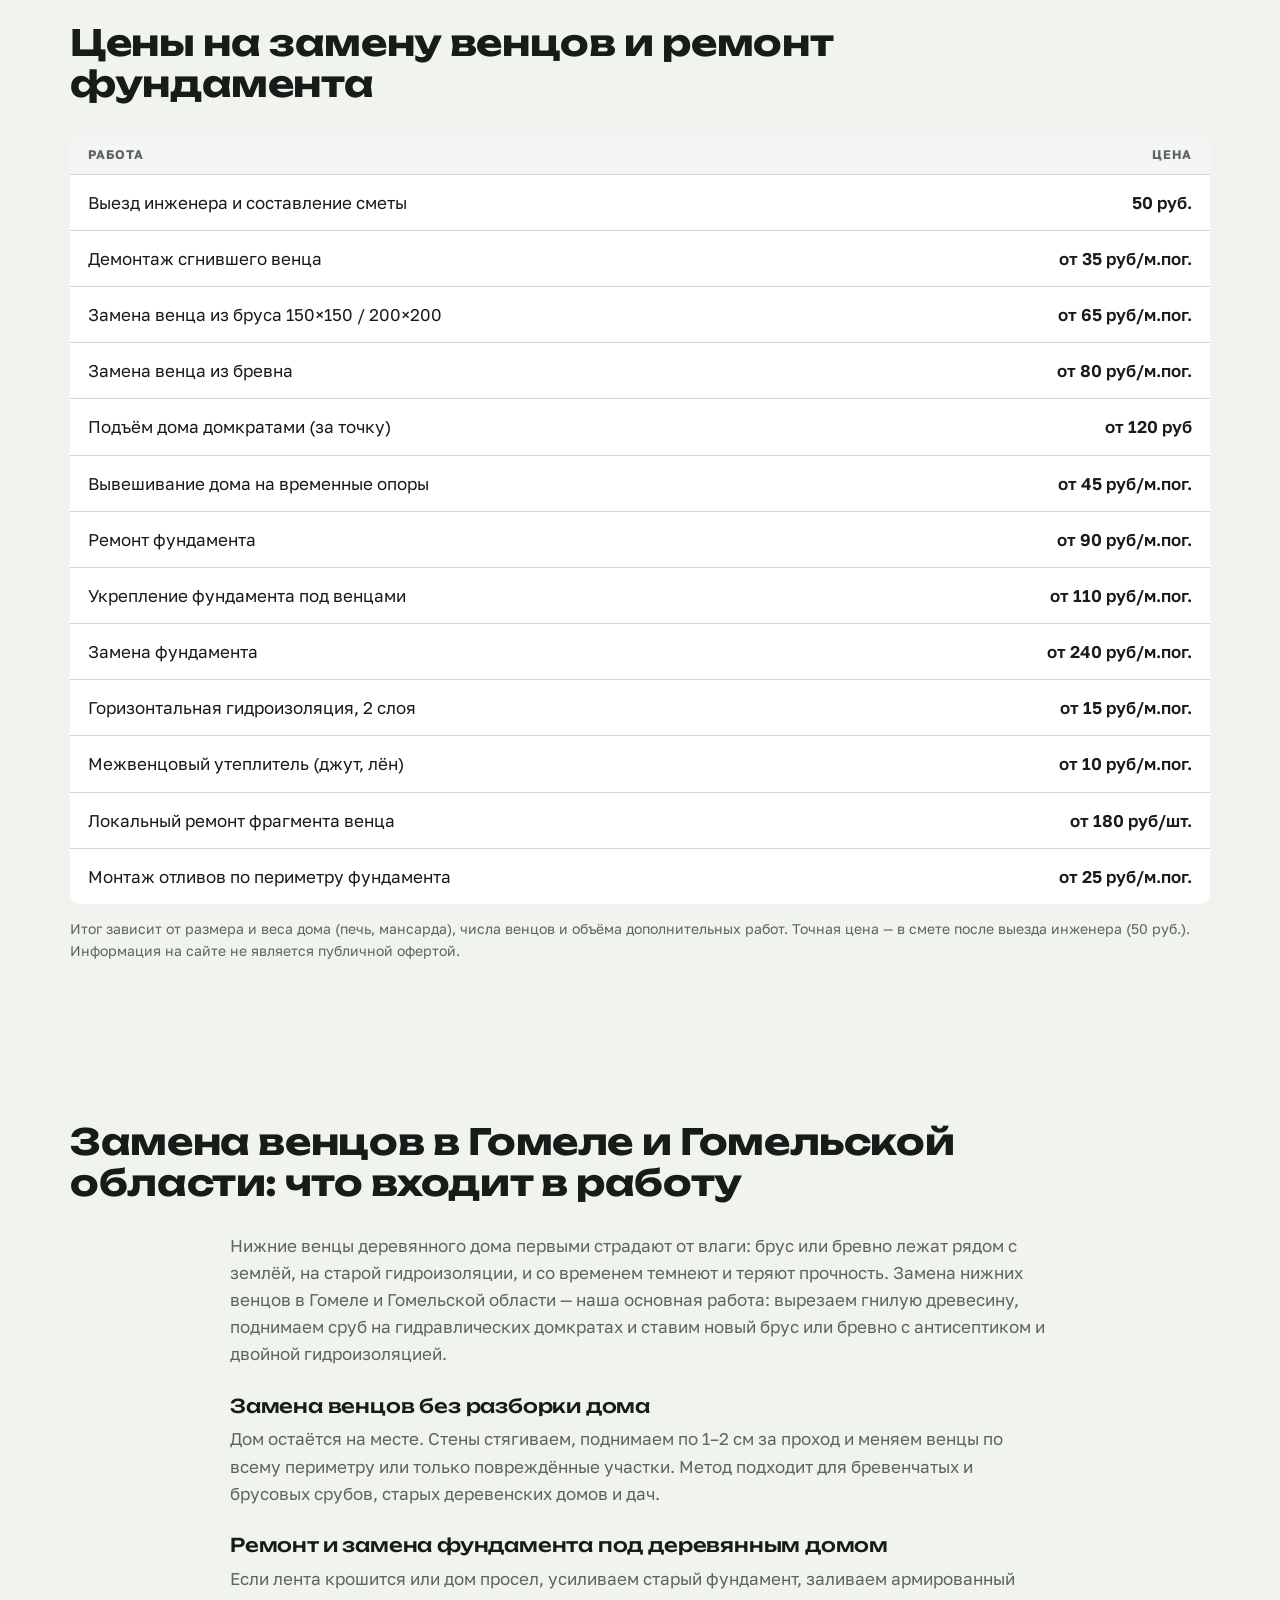
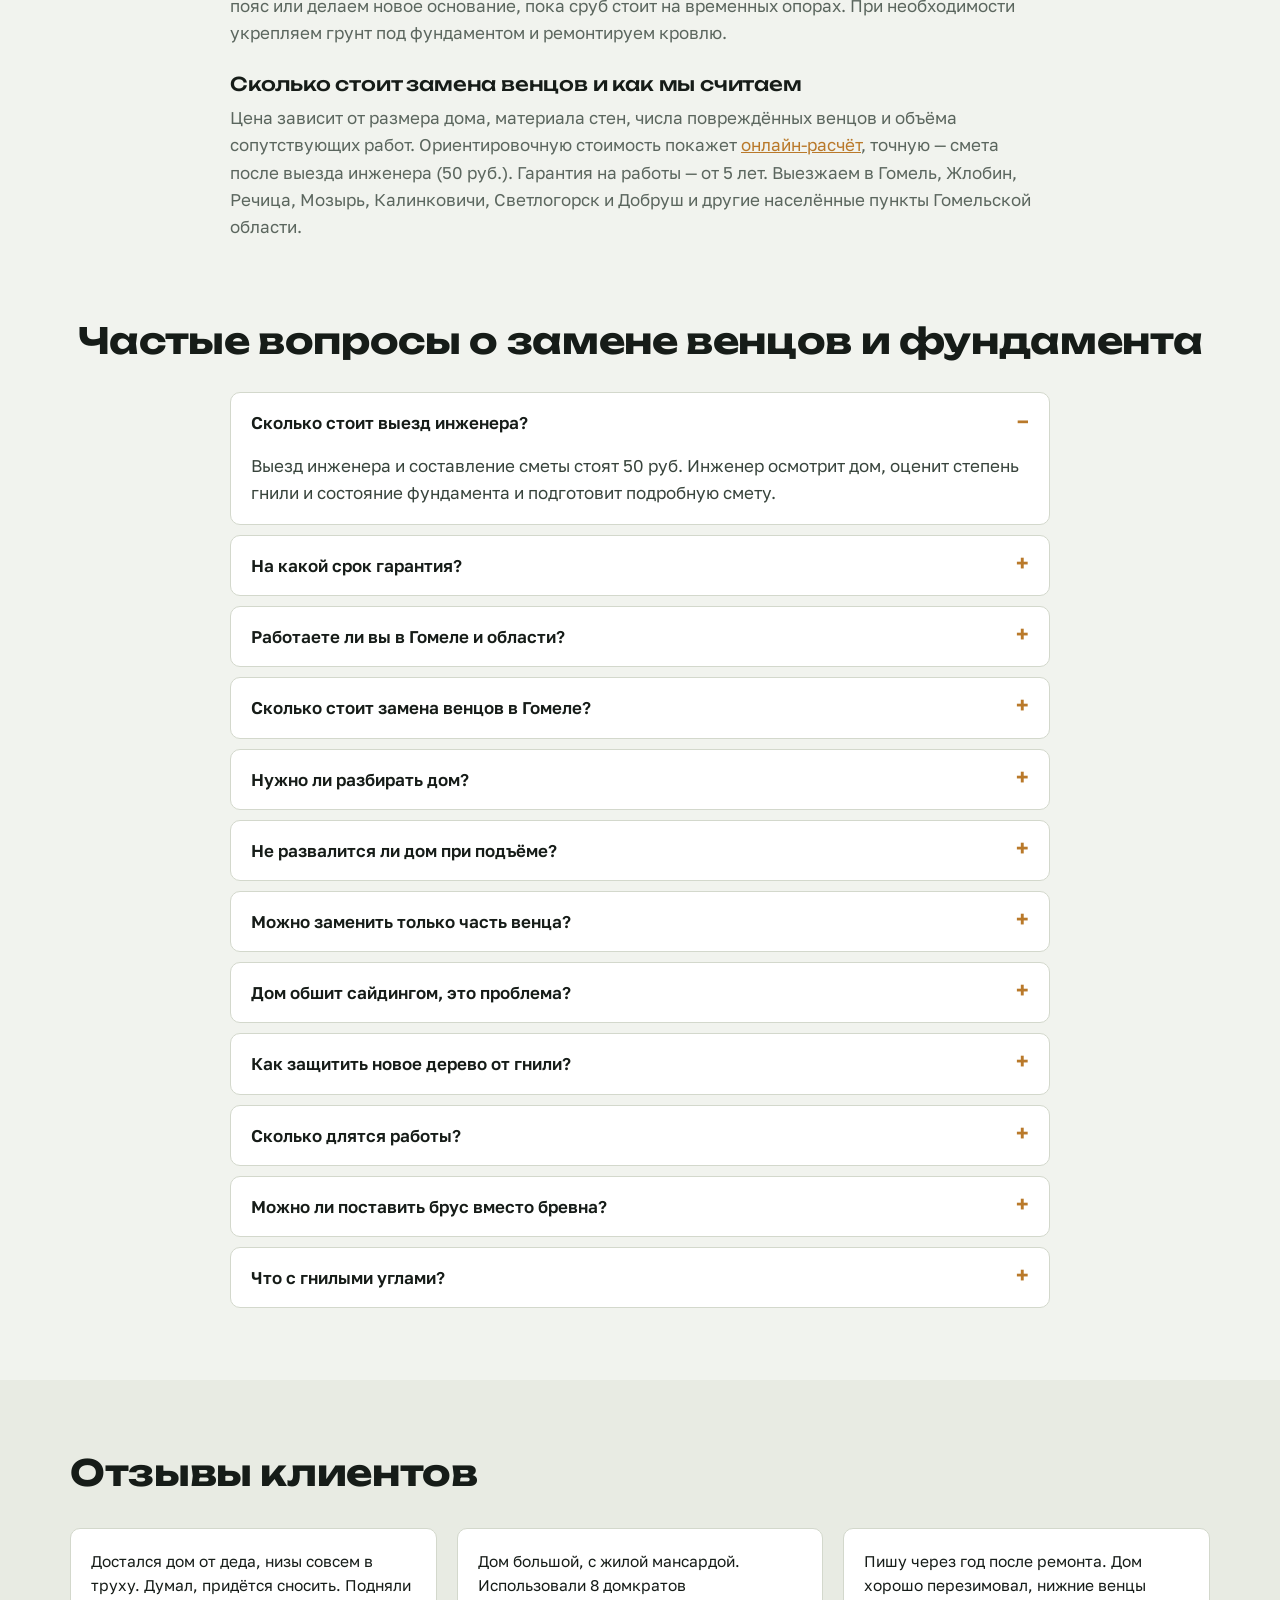
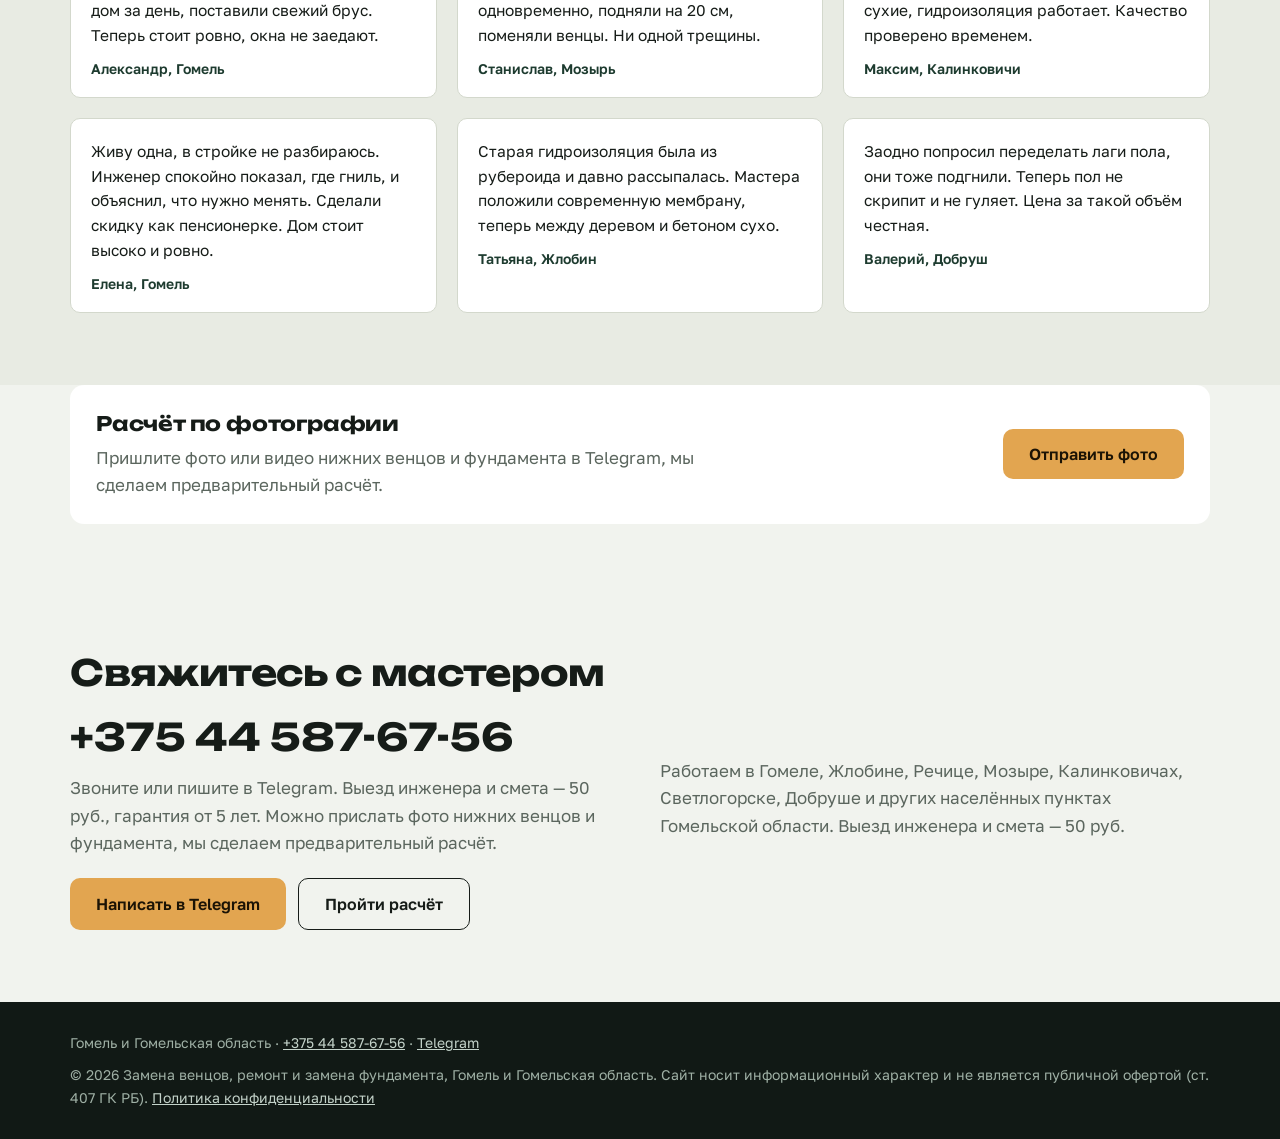
==== commit 21c9505a: "Сменил получателя заявок" ====
--- a/index.html
+++ b/index.html
@@ -2,64 +2,306 @@
 <html lang="ru">
 <head>
 <meta charset="utf-8">
-<meta name="viewport" content="width=device-width, initial-scale=1">
-<title>Замена венцов и ремонт фундамента в Гомеле и Гомельской области — цена от 65 руб/м</title>
+<meta name="viewport" content="width=device-width, initial-scale=1, viewport-fit=cover">
+<title>Замена венцов в Гомеле и области: цена от 65 руб/м, гарантия от 5 лет</title>
+<meta name="description" content="Замена венцов, ремонт и замена фундамента, подъём дома в Гомеле и области. Выезд инженера и смета — 50 руб., гарантия от 5 лет. Расчёт цены онлайн.">
+<link rel="canonical" href="https://ВАШ-ДОМЕН/">
+<meta name="robots" content="index, follow, max-image-preview:large">
+<meta name="theme-color" content="#1d3b2f">
+<meta name="geo.region" content="BY">
+<meta name="geo.placename" content="Гомель">
+<meta property="og:type" content="website">
+<meta property="og:site_name" content="Замена венцов — Гомель">
+<meta property="og:locale" content="ru_RU">
 <meta property="og:title" content="Замена венцов и ремонт фундамента в Гомеле и области">
-<meta property="og:image" content="img/zamena-vencov-brus.jpg">
-<meta property="og:locale" content="ru_RU">
-<meta name="description" content="Замена нижних венцов, ремонт и замена фундамента, ремонт кровли, усиление грунтов под фундаментом деревянных домов в Гомеле и области. Бесплатный выезд инженера, гарантия до 5 лет.">
+<meta property="og:description" content="Замена венцов, ремонт и замена фундамента, подъём дома в Гомеле и области. Выезд инженера и смета — 50 руб., гарантия от 5 лет. Расчёт цены онлайн.">
+<meta property="og:url" content="https://ВАШ-ДОМЕН/">
+<meta property="og:image" content="https://ВАШ-ДОМЕН/img/zamena-vencov-brus.jpg">
+<meta property="og:image:width" content="1200">
+<meta property="og:image:height" content="900">
+<meta property="og:image:alt" content="Замена нижних венцов деревянного дома: новый брус установлен на место сгнившего">
+<meta name="twitter:card" content="summary_large_image">
 <link rel="icon" href="favicon.svg" type="image/svg+xml">
+<link rel="preload" as="image" href="img/zamena-vencov-brus.jpg" fetchpriority="high">
 <link rel="preconnect" href="https://fonts.googleapis.com">
 <link rel="preconnect" href="https://fonts.gstatic.com" crossorigin>
 <link href="https://fonts.googleapis.com/css2?family=Golos+Text:wght@400;500;600&family=Unbounded:wght@500;700&display=swap" rel="stylesheet">
 <link rel="stylesheet" href="css/style.css">
+<script type="application/ld+json">
+{
+ "@context": "https://schema.org",
+ "@type": "HomeAndConstructionBusiness",
+ "@id": "https://ВАШ-ДОМЕН/#business",
+ "name": "Замена венцов и ремонт фундамента — Гомель",
+ "url": "https://ВАШ-ДОМЕН/",
+ "image": "https://ВАШ-ДОМЕН/img/zamena-vencov-brus.jpg",
+ "telephone": "+375445876756",
+ "description": "Замена венцов, ремонт и замена фундамента, подъём дома в Гомеле и области. Выезд инженера и смета — 50 руб., гарантия от 5 лет. Расчёт цены онлайн.",
+ "priceRange": "от 65 BYN/м.пог.",
+ "address": {
+  "@type": "PostalAddress",
+  "addressCountry": "BY",
+  "addressRegion": "Гомельская область",
+  "addressLocality": "Гомель"
+ },
+ "areaServed": [
+  {
+   "@type": "AdministrativeArea",
+   "name": "Гомельская область"
+  },
+  {
+   "@type": "City",
+   "name": "Гомель"
+  },
+  {
+   "@type": "City",
+   "name": "Жлобин"
+  },
+  {
+   "@type": "City",
+   "name": "Речица"
+  },
+  {
+   "@type": "City",
+   "name": "Мозырь"
+  },
+  {
+   "@type": "City",
+   "name": "Калинковичи"
+  },
+  {
+   "@type": "City",
+   "name": "Светлогорск"
+  },
+  {
+   "@type": "City",
+   "name": "Добруш"
+  }
+ ],
+ "sameAs": [
+  "https://t.me/zamvec"
+ ],
+ "hasOfferCatalog": {
+  "@type": "OfferCatalog",
+  "name": "Услуги",
+  "itemListElement": [
+   {
+    "@type": "Offer",
+    "itemOffered": {
+     "@type": "Service",
+     "name": "Ремонт фундамента",
+     "description": "Усиливаем ленту, восстанавливаем разрушенные участки, делаем гидроизоляцию и отмостку.",
+     "areaServed": "Гомельская область"
+    },
+    "priceSpecification": {
+     "@type": "PriceSpecification",
+     "minPrice": 90,
+     "priceCurrency": "BYN",
+     "unitText": "м.пог."
+    }
+   },
+   {
+    "@type": "Offer",
+    "itemOffered": {
+     "@type": "Service",
+     "name": "Замена фундамента",
+     "description": "Заливаем новое основание под дом: опалубка, арматура, бетон. Дом при этом стоит на опорах.",
+     "areaServed": "Гомельская область"
+    },
+    "priceSpecification": {
+     "@type": "PriceSpecification",
+     "minPrice": 240,
+     "priceCurrency": "BYN",
+     "unitText": "м.пог."
+    }
+   },
+   {
+    "@type": "Offer",
+    "itemOffered": {
+     "@type": "Service",
+     "name": "Усиление грунтов под фундаментом",
+     "description": "Подводим основание глубже, уплотняем и заменяем слабый грунт, останавливаем просадку.",
+     "areaServed": "Гомельская область"
+    }
+   },
+   {
+    "@type": "Offer",
+    "itemOffered": {
+     "@type": "Service",
+     "name": "Ремонт кровли",
+     "description": "Меняем стропила и обрешётку, перекрываем металлочерепицей, профнастилом или шифером, чиним свесы.",
+     "areaServed": "Гомельская область"
+    }
+   },
+   {
+    "@type": "Offer",
+    "itemOffered": {
+     "@type": "Service",
+     "name": "Подъём дома",
+     "description": "Гидравлические домкраты на 20–50 тонн, подъём по 1–2 см за проход, без трещин и перекосов.",
+     "areaServed": "Гомельская область"
+    },
+    "priceSpecification": {
+     "@type": "PriceSpecification",
+     "minPrice": 450,
+     "priceCurrency": "BYN"
+    }
+   }
+  ]
+ }
+}
+</script>
+<script type="application/ld+json">
+{
+ "@context": "https://schema.org",
+ "@type": "FAQPage",
+ "mainEntity": [
+  {
+   "@type": "Question",
+   "name": "Сколько стоит выезд инженера?",
+   "acceptedAnswer": {
+    "@type": "Answer",
+    "text": "Выезд инженера и составление сметы стоят 50 руб. Инженер осмотрит дом, оценит степень гнили и состояние фундамента и подготовит подробную смету."
+   }
+  },
+  {
+   "@type": "Question",
+   "name": "На какой срок гарантия?",
+   "acceptedAnswer": {
+    "@type": "Answer",
+    "text": "Гарантия на работы — от 5 лет. Условия фиксируем в договоре и акте приёмки."
+   }
+  },
+  {
+   "@type": "Question",
+   "name": "Работаете ли вы в Гомеле и области?",
+   "acceptedAnswer": {
+    "@type": "Answer",
+    "text": "Да. Выезжаем в Гомель и населённые пункты Гомельской области. Если вашего населённого пункта нет в списке, позвоните, и мы уточним возможность выезда."
+   }
+  },
+  {
+   "@type": "Question",
+   "name": "Сколько стоит замена венцов в Гомеле?",
+   "acceptedAnswer": {
+    "@type": "Answer",
+    "text": "Замена венца из бруса стоит от 65 руб/м.пог., из бревна — от 80 руб/м.пог. Итог зависит от размера дома, числа повреждённых венцов и объёма работ. Ориентировочную цену можно рассчитать в онлайн-калькуляторе на сайте, точную назовём в смете после выезда инженера."
+   }
+  },
+  {
+   "@type": "Question",
+   "name": "Нужно ли разбирать дом?",
+   "acceptedAnswer": {
+    "@type": "Answer",
+    "text": "Нет. Сруб поднимается на домкратах, нижние венцы меняются без разборки стен и крыши."
+   }
+  },
+  {
+   "@type": "Question",
+   "name": "Не развалится ли дом при подъёме?",
+   "acceptedAnswer": {
+    "@type": "Answer",
+    "text": "Перед подъёмом стены стягиваем, проёмы фиксируем, подъём идёт синхронно по 1–2 см. Риск трещин минимален."
+   }
+  },
+  {
+   "@type": "Question",
+   "name": "Можно заменить только часть венца?",
+   "acceptedAnswer": {
+    "@type": "Answer",
+    "text": "Да. Выпиливаем гнилой участок и ставим новый брус на шканты. Это дешевле полной замены."
+   }
+  },
+  {
+   "@type": "Question",
+   "name": "Дом обшит сайдингом, это проблема?",
+   "acceptedAnswer": {
+    "@type": "Answer",
+    "text": "Нет. Нижние панели временно снимаем, после работ возвращаем на место."
+   }
+  },
+  {
+   "@type": "Question",
+   "name": "Как защитить новое дерево от гнили?",
+   "acceptedAnswer": {
+    "@type": "Answer",
+    "text": "Обрабатываем антисептиком глубокого проникновения в 2–3 слоя и кладём двойную гидроизоляцию между фундаментом и венцом."
+   }
+  },
+  {
+   "@type": "Question",
+   "name": "Сколько длятся работы?",
+   "acceptedAnswer": {
+    "@type": "Answer",
+    "text": "В среднем 3–5 рабочих дней для стандартного дома 6×6 м. Если добавляется фундамент, срок согласуем в договоре."
+   }
+  },
+  {
+   "@type": "Question",
+   "name": "Можно ли поставить брус вместо бревна?",
+   "acceptedAnswer": {
+    "@type": "Answer",
+    "text": "Да, это обычная практика. Брус проще стыкуется с фундаментом и по несущей способности не уступает бревну того же сечения."
+   }
+  },
+  {
+   "@type": "Question",
+   "name": "Что с гнилыми углами?",
+   "acceptedAnswer": {
+    "@type": "Answer",
+    "text": "Вывешиваем угол, вырезаем повреждённую часть и вставляем новый «замок», повторяя рубку."
+   }
+  }
+ ]
+}
+</script>
 </head>
 <body>
+<a class="skip" href="#top">К содержимому</a>
 <header><div class="wrap hd">
 <a class="logo" href="#top"><svg viewBox="0 0 48 48" width="42" height="42" xmlns="http://www.w3.org/2000/svg" aria-hidden="true" style="flex:none"><path d="M4 23 24 6l20 17" fill="none" stroke="#e2a550" stroke-width="4" stroke-linecap="round" stroke-linejoin="round"/><rect x="9" y="22" width="30" height="20" rx="2" fill="#1d3b2f"/><path d="M9 28h30M9 35h30" stroke="#4f7a67" stroke-width="1.6"/><rect x="20" y="29" width="8" height="13" rx="1" fill="#e2a550"/></svg><span>Замена венцов<small>Гомель и Гомельская область</small></span></a>
-<nav><a href="#services">Услуги</a><a href="#quiz">Расчёт</a><a href="#works">Работы</a><a href="#prices">Цены</a><a href="#faq">Вопросы</a><a href="#contacts">Контакты</a></nav>
-<div class="hd-r"><a class="tel" href="tel:+375445876756">+375 44 587-67-56</a><a class="tg" href="https://t.me/zamvec" target="_blank" rel="noopener">Чат в Telegram</a></div>
+<nav id="mnav" aria-label="Основное меню"><a href="#services">Услуги</a><a href="#quiz">Расчёт</a><a href="#works">Работы</a><a href="#prices">Цены</a><a href="#faq">Вопросы</a><a href="#contacts">Контакты</a><a class="m-only call" href="tel:+375445876756">Позвонить: +375 44 587-67-56</a><a class="m-only tgl" href="https://t.me/zamvec" target="_blank" rel="noopener">Написать в Telegram</a></nav>
+<div class="hd-r"><a class="tel" href="tel:+375445876756">+375 44 587-67-56</a><a class="tg" href="https://t.me/zamvec" target="_blank" rel="noopener">Чат в Telegram</a><button class="burger" type="button" aria-label="Открыть меню" aria-expanded="false" aria-controls="mnav"><span></span><span></span><span></span></button></div>
 </div></header>
 
-<main id="top">
+<main id="top" tabindex="-1">
 <section class="hero"><div class="wrap">
 <div class="hero-g">
 <div>
-<h1>Заменим сгнивший нижний венец, не разбирая дом</h1>
-<p>Поднимем сруб на домкратах, заменим венцы, отремонтируем или зальём фундамент, починим кровлю и укрепим грунт под основанием. Гомель и вся область. Гарантия до 5 лет.</p>
+<h1>Замена нижних венцов в Гомеле и области без разборки дома</h1>
+<p>Поднимем сруб на домкратах, заменим венцы, отремонтируем или зальём фундамент, починим кровлю и укрепим грунт под основанием. Гомель и вся область. Гарантия от 5 лет.</p>
 <div class="cta-row"><a class="btn" href="#quiz">Рассчитать стоимость за минуту</a><a class="btn ghost" href="tel:+375445876756">Позвонить мастеру</a></div>
 </div>
 <figure class="hero-img" style="margin:0"><img src="img/zamena-vencov-brus.jpg" fetchpriority="high" alt="Замена нижних венцов деревянного дома: новый брус установлен на место сгнившего" width="900" height="990"><figcaption>Нижние венцы заменены на новый брус, дом не разбирали</figcaption></figure>
 </div>
-<div class="facts"><div><b>15+ лет</b><span>ремонтируем деревянные дома</span></div><div><b>до 5 лет</b><span>гарантия на все работы</span></div><div><b>0 руб</b><span>выезд инженера и смета</span></div><div><b>3–5 дней</b><span>замена венцов в доме 6×6 м</span></div></div>
-</div></section>
-
-<section style="padding:8px 0 56px"><div class="wrap">
-<h2>Почему нам доверяют дома</h2>
+<div class="facts"><div><b>15+ лет</b><span>ремонтируем деревянные дома</span></div><div><b>от 5 лет</b><span>гарантия на все работы</span></div><div><b>50 руб</b><span>выезд инженера и смета</span></div><div><b>3–5 дней</b><span>замена венцов в доме 6×6 м</span></div></div>
+</div></section>
+
+<section aria-labelledby="h2-1" style="padding:8px 0 56px"><div class="wrap">
+<h2 id="h2-1">Почему нам доверяют дома</h2>
 <div class="rev">
 <div class="adv"><b>Подход под ваш дом</b>Учитываем состояние сруба, тип фундамента и ваш бюджет, а не режем всех по одному шаблону.</div>
 <div class="adv"><b>Сроки в договоре</b>Расписываем этапы работ и укладываемся в оговорённое время.</div>
-<div class="adv"><b>Бесплатный выезд инженера</b>Приедет в удобное время, осмотрит дом и составит точную смету.</div>
+<div class="adv"><b>Выезд инженера и смета — 50 руб.</b>Приедет в удобное время, осмотрит дом и составит точную смету.</div>
 <div class="adv"><b>Бригады с опытом</b>Мастера давно занимаются реконструкцией деревянных домов, знают, где прячется гниль.</div>
 <div class="adv"><b>Цена не растёт</b>Стоимость согласуем заранее и не меняем по ходу работ.</div>
-<div class="adv"><b>Гарантия до 5 лет</b>Отвечаем за результат и подтверждаем это документально.</div>
+<div class="adv"><b>Гарантия от 5 лет</b>Отвечаем за результат и подтверждаем это документально.</div>
 </div></div></section>
 
-<section id="services" style="padding-top:24px"><div class="wrap">
-<h2>Что мы делаем с домом снизу вверх</h2>
+<section aria-labelledby="h2-2" id="services" style="padding-top:24px"><div class="wrap">
+<h2 id="h2-2">Услуги: замена венцов, ремонт фундамента, подъём дома</h2>
 <p class="lead">Нижняя часть дома работает как единая система: грунт, фундамент, венцы, кровля. Берём на себя любой этап или весь комплекс.</p>
 <div class="srv">
-<article class="card"><img src="img/brus-pod-srub.jpg" alt="Новый брус под сруб вместо сгнившего венца" loading="lazy"><div><h3>Замена венцов</h3><p>Вырезаем гниль, ставим антисептированный брус или бревно, кладём двойную гидроизоляцию.</p><span class="price">от 65 руб/м.пог.</span><a href="#quiz">Рассчитать</a></div></article>
-<article class="card"><img src="img/gidroizolyaciya-fundamenta.jpg" alt="Отремонтированный фундамент с обмазочной гидроизоляцией и дренажной трубой" loading="lazy"><div><h3>Ремонт фундамента</h3><p>Усиливаем ленту, восстанавливаем разрушенные участки, делаем гидроизоляцию и отмостку.</p><span class="price">от 90 руб/м.пог.</span><a href="#quiz">Рассчитать</a></div></article>
-<article class="card"><img src="img/opalubka-fundamenta.jpg" alt="Опалубка под новый армированный пояс фундамента" loading="lazy"><div><h3>Замена фундамента</h3><p>Заливаем новое основание под дом: опалубка, арматура, бетон. Дом при этом стоит на опорах.</p><span class="price">от 240 руб/м.пог.</span><a href="#quiz">Рассчитать</a></div></article>
-<article class="card"><img src="img/usilenie-gruntov.jpg" alt="Мастер подкапывает грунт под старой фундаментной лентой для усиления основания" loading="lazy"><div><h3>Усиление грунтов под фундаментом</h3><p>Подводим основание глубже, уплотняем и заменяем слабый грунт, останавливаем просадку.</p><span class="price">расчёт после осмотра</span><a href="#quiz">Рассчитать</a></div></article>
-<article class="card"><img src="img/fundament-pod-srub.jpg" style="object-position:50% 0" alt="Деревянный дом с отремонтированным основанием и свесом кровли" loading="lazy"><div><h3>Ремонт кровли</h3><p>Меняем стропила и обрешётку, перекрываем металлочерепицей, профнастилом или шифером, чиним свесы.</p><span class="price">расчёт после осмотра</span><a href="#quiz">Рассчитать</a></div></article>
-<article class="card"><img src="img/dom-na-oporah.jpg" alt="Дом поднят на временных опорах, нижние венцы открыты для ремонта" loading="lazy"><div><h3>Подъём дома</h3><p>Гидравлические домкраты на 20–50 тонн, подъём по 1–2 см за проход, без трещин и перекосов.</p><span class="price">от 450 руб</span><a href="#quiz">Рассчитать</a></div></article>
+<article class="card" id="remont-fundamenta"><img src="img/gidroizolyaciya-fundamenta.jpg" width="1200" height="904" alt="Отремонтированный фундамент с обмазочной гидроизоляцией и дренажной трубой" loading="lazy"><div><h3>Ремонт фундамента</h3><p>Усиливаем ленту, восстанавливаем разрушенные участки, делаем гидроизоляцию и отмостку.</p><span class="price">от 90 руб/м.пог.</span><a href="#quiz" aria-label="Рассчитать: Ремонт фундамента">Рассчитать</a></div></article>
+<article class="card" id="zamena-fundamenta"><img src="img/opalubka-fundamenta.jpg" width="1200" height="904" alt="Опалубка под новый армированный пояс фундамента" loading="lazy"><div><h3>Замена фундамента</h3><p>Заливаем новое основание под дом: опалубка, арматура, бетон. Дом при этом стоит на опорах.</p><span class="price">от 240 руб/м.пог.</span><a href="#quiz" aria-label="Рассчитать: Замена фундамента">Рассчитать</a></div></article>
+<article class="card" id="usilenie-gruntov"><img src="img/usilenie-gruntov.jpg" width="675" height="1200" alt="Мастер подкапывает грунт под старой фундаментной лентой для усиления основания" loading="lazy"><div><h3>Усиление грунтов под фундаментом</h3><p>Подводим основание глубже, уплотняем и заменяем слабый грунт, останавливаем просадку.</p><span class="price">расчёт после осмотра</span><a href="#quiz" aria-label="Рассчитать: Усиление грунтов под фундаментом">Рассчитать</a></div></article>
+<article class="card" id="remont-krovli"><img src="img/fundament-pod-srub.jpg" width="1200" height="904" style="object-position:50% 0" alt="Деревянный дом с отремонтированным основанием и свесом кровли" loading="lazy"><div><h3>Ремонт кровли</h3><p>Меняем стропила и обрешётку, перекрываем металлочерепицей, профнастилом или шифером, чиним свесы.</p><span class="price">расчёт после осмотра</span><a href="#quiz" aria-label="Рассчитать: Ремонт кровли">Рассчитать</a></div></article>
+<article class="card" id="podem-doma"><img src="img/dom-na-oporah.jpg" width="1200" height="904" alt="Дом поднят на временных опорах, нижние венцы открыты для ремонта" loading="lazy"><div><h3>Подъём дома</h3><p>Гидравлические домкраты на 20–50 тонн, подъём по 1–2 см за проход, без трещин и перекосов.</p><span class="price">от 450 руб</span><a href="#quiz" aria-label="Рассчитать: Подъём дома">Рассчитать</a></div></article>
 </div></div></section>
 
-<section style="background:#e8ebe3"><div class="wrap signs">
+<section aria-labelledby="h2-3" style="background:#e8ebe3"><div class="wrap signs">
 <div>
-<h2>Когда пора вызывать мастера</h2>
+<h2 id="h2-3">Когда пора вызывать мастера</h2>
 <ul>
 <li>Нижнее бревно потемнело, стало рыхлым, шило входит в дерево как в масло.</li>
 <li>Окна и двери заедают, в одной из комнат пол ушёл под уклон.</li>
@@ -69,40 +311,41 @@
 <p class="lead">Чем раньше начать, тем меньше гнили придётся убирать и тем дешевле выйдет ремонт.</p>
 <div style="margin-top:22px"><a class="btn" href="#quiz">Узнать, сколько это стоит</a></div>
 </div>
-<img src="img/gnilye-vency.jpg" alt="Сгнивший нижний венец срублен, рядом уложен новый брус" loading="lazy">
-</div></section>
-
-<section id="quiz" class="dark"><div class="wrap quiz-g">
+<img src="img/gnilye-vency.jpg" width="1200" height="900" alt="Сгнивший нижний венец срублен, рядом уложен новый брус" loading="lazy">
+</div></section>
+
+<section aria-labelledby="h2-4" id="quiz" class="dark"><div class="wrap quiz-g">
 <div>
-<h2>Рассчитайте стоимость за 6 вопросов</h2>
+<h2 id="h2-4">Рассчитайте стоимость за 6 вопросов</h2>
 <p class="lead">Ответьте на вопросы о доме. Сразу покажем ориентировочную цену, а мастер перезвонит и уточнит её.</p>
-<ul><li>Бесплатно и без обязательств</li><li>Мастер перезвонит в течение рабочего дня</li><li>Точную смету составим после выезда инженера</li></ul>
+<ul><li>Онлайн-расчёт бесплатный и без обязательств</li><li>Мастер перезвонит в течение рабочего дня</li><li>Выезд инженера и смета — 50 руб.</li></ul>
 </div>
 <div class="qz" id="qz" aria-live="polite"></div>
 </div></section>
 
-<section><div class="wrap">
-<h2>Как проходит работа</h2>
+<section aria-labelledby="h2-5"><div class="wrap">
+<h2 id="h2-5">Как проходит работа</h2>
 <ol class="steps">
-<li><h3>Осмотр и смета</h3><p>Инженер приезжает бесплатно, проверяет горизонт сруба, степень гнили и фундамент. Цену фиксируем до начала работ.</p></li>
+<li><h3>Осмотр и смета</h3><p>Инженер приезжает за 50 руб., проверяет горизонт сруба, степень гнили и фундамент. Цену фиксируем до начала работ.</p></li>
 <li><h3>Стяжка сруба</h3><p>Стягиваем стены стальными стяжками и усиливаем проёмы коробками, чтобы дом не повело при подъёме.</p></li>
 <li><h3>Подъём на домкратах</h3><p>Гидравлические домкраты на 20–50 тонн поднимают дом по 1–2 см за проход. Сруб встаёт на временные опоры.</p></li>
 <li><h3>Удаление гнили</h3><p>Убираем сгнившие бревна и разрушенный бетон. Мусор собираем и вывозим сами.</p></li>
 <li><h3>Фундамент</h3><p>Усиливаем старую ленту, заливаем новый армированный пояс или меняем основание целиком.</p></li>
 <li><h3>Новые венцы</h3><p>Ставим брус из лиственницы или сосны камерной сушки с антисептиком и двойной гидроизоляцией.</p></li>
-<li><h3>Опускание и приёмка</h3><p>Опускаем дом, сверяем горизонт лазерным уровнем, конопатим швы. Подписываем акт и даём гарантию.</p></li>
+<li><h3>Опускание и приёмка</h3><p>Опускаем дом, сверяем горизонт лазерным уровнем, конопатим швы. Подписываем акт и даём гарантию от 5 лет.</p></li>
 </ol>
 <p class="lead" style="margin-top:34px">Подъём дома и замену венцов лучше не делать своими силами: ошибка вызовет трещины в стенах и перекос сруба. Мы работаем по строительным нормам и отвечаем за результат.</p><div style="margin-top:20px"><a class="btn" href="#quiz">Получить расчёт</a></div></div></section>
 
-<section id="works" style="background:#e8ebe3"><div class="wrap">
-<h2>Наши объекты в Гомельской области</h2>
+<section aria-labelledby="h2-6" id="works" style="background:#e8ebe3"><div class="wrap">
+<h2 id="h2-6">Наши объекты в Гомельской области</h2>
 <p class="lead">Реальные фото с работ: от замены венцов до заливки нового фундамента.</p>
 <div class="gal" id="gal"></div>
 </div></section>
 
-<section id="prices"><div class="wrap">
-<h2>Ориентировочные цены</h2>
-<table>
+<section aria-labelledby="h2-7" id="prices"><div class="wrap">
+<h2 id="h2-7">Цены на замену венцов и ремонт фундамента</h2>
+<table><caption class="sr">Ориентировочные цены на работы</caption><thead><tr><th scope="col">Работа</th><th scope="col">Цена</th></tr></thead><tbody>
+<tr><td>Выезд инженера и составление сметы</td><td>50 руб.</td></tr>
 <tr><td>Демонтаж сгнившего венца</td><td>от 35 руб/м.пог.</td></tr>
 <tr><td>Замена венца из бруса 150×150 / 200×200</td><td>от 65 руб/м.пог.</td></tr>
 <tr><td>Замена венца из бревна</td><td>от 80 руб/м.пог.</td></tr>
@@ -115,13 +358,29 @@
 <tr><td>Межвенцовый утеплитель (джут, лён)</td><td>от 10 руб/м.пог.</td></tr>
 <tr><td>Локальный ремонт фрагмента венца</td><td>от 180 руб/шт.</td></tr>
 <tr><td>Монтаж отливов по периметру фундамента</td><td>от 25 руб/м.пог.</td></tr>
-</table>
-<p class="note">Итог зависит от размера и веса дома (печь, мансарда), числа венцов и объёма дополнительных работ. Точная цена в смете после бесплатного выезда. Информация на сайте не является публичной офертой.</p>
-</div></section>
-
-<section id="faq" style="padding-top:0"><div class="wrap">
-<h2>Частые вопросы</h2>
+</tbody></table>
+<p class="note">Итог зависит от размера и веса дома (печь, мансарда), числа венцов и объёма дополнительных работ. Точная цена — в смете после выезда инженера (50 руб.). Информация на сайте не является публичной офертой.</p>
+</div></section>
+
+<section class="seo-text" id="about" aria-labelledby="h2-about"><div class="wrap">
+<h2 id="h2-about">Замена венцов в Гомеле и Гомельской области: что входит в работу</h2>
+<div class="txt">
+<p>Нижние венцы деревянного дома первыми страдают от влаги: брус или бревно лежат рядом с землёй, на старой гидроизоляции, и со временем темнеют и теряют прочность. Замена нижних венцов в Гомеле и Гомельской области — наша основная работа: вырезаем гнилую древесину, поднимаем сруб на гидравлических домкратах и ставим новый брус или бревно с антисептиком и двойной гидроизоляцией.</p>
+<h3>Замена венцов без разборки дома</h3>
+<p>Дом остаётся на месте. Стены стягиваем, поднимаем по 1–2 см за проход и меняем венцы по всему периметру или только повреждённые участки. Метод подходит для бревенчатых и брусовых срубов, старых деревенских домов и дач.</p>
+<h3>Ремонт и замена фундамента под деревянным домом</h3>
+<p>Если лента крошится или дом просел, усиливаем старый фундамент, заливаем армированный пояс или делаем новое основание, пока сруб стоит на временных опорах. При необходимости укрепляем грунт под фундаментом и ремонтируем кровлю.</p>
+<h3>Сколько стоит замена венцов и как мы считаем</h3>
+<p>Цена зависит от размера дома, материала стен, числа повреждённых венцов и объёма сопутствующих работ. Ориентировочную стоимость покажет <a href="#quiz">онлайн-расчёт</a>, точную — смета после выезда инженера (50 руб.). Гарантия на работы — от 5 лет. Выезжаем в Гомель, Жлобин, Речица, Мозырь, Калинковичи, Светлогорск и Добруш и другие населённые пункты Гомельской области.</p>
+</div></div></section>
+
+<section aria-labelledby="h2-8" id="faq" style="padding-top:0"><div class="wrap">
+<h2 id="h2-8">Частые вопросы о замене венцов и фундамента</h2>
 <div class="faq">
+<details open><summary>Сколько стоит выезд инженера?</summary><p>Выезд инженера и составление сметы стоят 50 руб. Инженер осмотрит дом, оценит степень гнили и состояние фундамента и подготовит подробную смету.</p></details>
+<details><summary>На какой срок гарантия?</summary><p>Гарантия на работы — от 5 лет. Условия фиксируем в договоре и акте приёмки.</p></details>
+<details><summary>Работаете ли вы в Гомеле и области?</summary><p>Да. Выезжаем в Гомель и населённые пункты Гомельской области. Если вашего населённого пункта нет в списке, позвоните, и мы уточним возможность выезда.</p></details>
+<details><summary>Сколько стоит замена венцов в Гомеле?</summary><p>Замена венца из бруса стоит от 65 руб/м.пог., из бревна — от 80 руб/м.пог. Итог зависит от размера дома, числа повреждённых венцов и объёма работ. Ориентировочную цену можно рассчитать в онлайн-калькуляторе на сайте, точную назовём в смете после выезда инженера.</p></details>
 <details><summary>Нужно ли разбирать дом?</summary><p>Нет. Сруб поднимается на домкратах, нижние венцы меняются без разборки стен и крыши.</p></details>
 <details><summary>Не развалится ли дом при подъёме?</summary><p>Перед подъёмом стены стягиваем, проёмы фиксируем, подъём идёт синхронно по 1–2 см. Риск трещин минимален.</p></details>
 <details><summary>Можно заменить только часть венца?</summary><p>Да. Выпиливаем гнилой участок и ставим новый брус на шканты. Это дешевле полной замены.</p></details>
@@ -132,8 +391,8 @@
 <details><summary>Что с гнилыми углами?</summary><p>Вывешиваем угол, вырезаем повреждённую часть и вставляем новый «замок», повторяя рубку.</p></details>
 </div></div></section>
 
-<section style="background:#e8ebe3"><div class="wrap">
-<h2>Отзывы клиентов</h2>
+<section aria-labelledby="h2-9" style="background:#e8ebe3"><div class="wrap">
+<h2 id="h2-9">Отзывы клиентов</h2>
 <div class="rev">
 <blockquote>Достался дом от деда, низы совсем в труху. Думал, придётся сносить. Подняли дом за день, поставили свежий брус. Теперь стоит ровно, окна не заедают.<cite>Александр, Гомель</cite></blockquote>
 <blockquote>Дом большой, с жилой мансардой. Использовали 8 домкратов одновременно, подняли на 20 см, поменяли венцы. Ни одной трещины.<cite>Станислав, Мозырь</cite></blockquote>
@@ -147,20 +406,21 @@
 <div><h3 style="font:700 20px var(--head)">Расчёт по фотографии</h3><p class="lead" style="margin:8px 0 0">Пришлите фото или видео нижних венцов и фундамента в Telegram, мы сделаем предварительный расчёт.</p></div>
 <a class="btn" href="https://t.me/zamvec" target="_blank" rel="noopener">Отправить фото</a></div></div></section>
 
-<section id="contacts"><div class="wrap contacts">
+<section aria-labelledby="h2-10" id="contacts"><div class="wrap contacts">
 <div>
-<h2>Свяжитесь с мастером</h2>
+<h2 id="h2-10">Свяжитесь с мастером</h2>
 <a class="big" href="tel:+375445876756">+375 44 587-67-56</a>
-<p class="lead" style="margin-top:0">Звоните или пишите в Telegram. Можно прислать фото нижних венцов и фундамента, мы сделаем предварительный расчёт.</p>
+<p class="lead" style="margin-top:0">Звоните или пишите в Telegram. Выезд инженера и смета — 50 руб., гарантия от 5 лет. Можно прислать фото нижних венцов и фундамента, мы сделаем предварительный расчёт.</p>
 <div class="cta-row" style="margin-top:22px"><a class="btn" href="https://t.me/zamvec" target="_blank" rel="noopener">Написать в Telegram</a><a class="btn ghost" href="#quiz">Пройти расчёт</a></div>
 </div>
-<p class="lead">Работаем в Гомеле, Жлобине, Речице, Мозыре, Калинковичах, Светлогорске, Добруше и других населённых пунктах Гомельской области. Выезд инженера бесплатный.</p>
+<p class="lead">Работаем в Гомеле, Жлобине, Речице, Мозыре, Калинковичах, Светлогорске, Добруше и других населённых пунктах Гомельской области. Выезд инженера и смета — 50 руб.</p>
 </div></section>
 </main>
 
-<footer><div class="wrap">© 2026 Замена венцов, ремонт и замена фундамента, Гомель и Гомельская область. Сайт носит информационный характер и не является публичной офертой (ст. 407 ГК РБ). <a href="privacy.html">Политика конфиденциальности</a></div></footer>
+<footer><div class="wrap"><address class="ft-contacts">Гомель и Гомельская область · <a href="tel:+375445876756">+375 44 587-67-56</a> · <a href="https://t.me/zamvec" target="_blank" rel="noopener">Telegram</a></address>© 2026 Замена венцов, ремонт и замена фундамента, Гомель и Гомельская область. Сайт носит информационный характер и не является публичной офертой (ст. 407 ГК РБ). <a href="privacy.html">Политика конфиденциальности</a></div></footer>
 <a class="float" href="https://t.me/zamvec" target="_blank" rel="noopener" aria-label="Онлайн-чат в Telegram">Чат в Telegram</a>
 
+<nav class="mbar" id="mbar" aria-label="Быстрые действия"><a class="mb-call" href="tel:+375445876756">Позвонить</a><a class="mb-calc" href="#quiz">Расчёт цены</a><a class="mb-tg" href="https://t.me/zamvec" target="_blank" rel="noopener">Telegram</a></nav>
 <script src="js/main.js" defer></script>
 </body>
 </html>
--- a/css/style.css
+++ b/css/style.css
@@ -92,3 +92,113 @@
 .doc{max-width:760px;padding:48px 20px 72px}.doc h1{font-size:clamp(24px,4vw,36px);margin-bottom:20px}.doc h2{font-size:20px;margin:28px 0 8px;max-width:none}.doc p,.doc li{color:#38443c}.doc a{color:var(--spruce)}
 .chk a{color:var(--spruce)}footer a{color:#c3d2c9}
 
+/* ===================== Доработки: мобильная версия, меню, SEO-блок ===================== */
+img{height:auto}
+.sr{position:absolute;width:1px;height:1px;margin:-1px;overflow:hidden;clip:rect(0 0 0 0);white-space:nowrap;border:0;padding:0}
+.skip{position:absolute;left:-9999px;top:8px;z-index:100;background:#fff;color:#000;padding:10px 16px;border-radius:8px;font-weight:700}
+.skip:focus{left:8px}
+section h2{max-width:28ch}
+.m-only{display:none}
+.burger{display:none;flex:none;width:44px;height:44px;border:0;background:transparent;border-radius:10px;cursor:pointer;padding:0;flex-direction:column;align-items:center;justify-content:center;gap:5px;color:var(--hdr-fg)}
+.burger span{display:block;width:22px;height:2.5px;background:currentColor;border-radius:2px;transition:transform .2s,opacity .2s}
+.burger[aria-expanded=true] span:nth-child(1){transform:translateY(7.5px) rotate(45deg)}
+.burger[aria-expanded=true] span:nth-child(2){opacity:0}
+.burger[aria-expanded=true] span:nth-child(3){transform:translateY(-7.5px) rotate(-45deg)}
+@media(max-width:1000px){
+ nav{display:none}
+ .burger{display:flex}
+ .hd-r{gap:8px}
+ nav.open{display:flex;flex-direction:column;gap:0;position:fixed;left:0;right:0;top:var(--hd-h);max-height:calc(100vh - var(--hd-h));max-height:calc(100dvh - var(--hd-h));overflow-y:auto;background:var(--hdr-bg);padding:6px 18px calc(20px + env(safe-area-inset-bottom));box-shadow:0 24px 40px rgba(0,0,0,.28);border-top:1px solid rgba(127,127,127,.25);z-index:60}
+ nav.open a{display:block;padding:16px 4px;font-size:18px;font-weight:600;border-radius:0;border-bottom:1px solid rgba(127,127,127,.22);color:var(--hdr-fg);background:none}
+ nav.open .m-only{display:block;border-bottom:0;margin-top:10px;text-align:center;border-radius:12px;padding:15px 12px}
+ nav.open .m-only.call{background:var(--accent);color:var(--on-accent)}
+ nav.open .m-only.tgl{border:1.5px solid rgba(127,127,127,.5)}
+ body.menu-open{overflow:hidden}
+}
+@media(max-width:480px){.hd-r .tel{display:none}}
+
+/* нижняя панель на телефоне */
+.mbar{display:none}
+@media(max-width:700px){
+ .mbar{position:fixed;left:0;right:0;bottom:0;z-index:45;display:grid;grid-template-columns:1fr 1.2fr 1fr;gap:8px;padding:8px 10px calc(8px + env(safe-area-inset-bottom));background:var(--hdr-bg);border-top:1px solid rgba(127,127,127,.3);transition:transform .3s var(--ease)}
+ .mbar a{min-height:46px;display:flex;align-items:center;justify-content:center;border-radius:10px;font:700 14px var(--body);text-decoration:none;color:var(--hdr-fg);border:1.5px solid rgba(127,127,127,.5);text-align:center}
+ .mbar .mb-calc{background:var(--accent);color:var(--on-accent);border-color:var(--accent)}
+ .mbar.hide{transform:translateY(110%)}
+ .float{display:none}
+ body{padding-bottom:calc(64px + env(safe-area-inset-bottom))}
+ footer{padding-bottom:30px}
+}
+
+/* таблица цен */
+th{padding:12px 18px;text-align:left;font:700 12.5px var(--body);text-transform:uppercase;letter-spacing:.06em;color:var(--muted);background:rgba(127,127,127,.08);border-bottom:1px solid var(--line)}
+th:last-child{text-align:right}
+@media(max-width:560px){td,th{padding:12px 14px}td:last-child{font-size:14px}}
+@media(max-width:400px){td,th{padding:11px 10px}td:last-child{font-size:13.5px}}
+@media(max-width:350px){td:last-child{white-space:normal;width:34%}}
+
+/* SEO-текст */
+.seo-text .txt{max-width:820px;margin:28px auto 0;text-align:left}
+.seo-text h3{margin:28px 0 8px;font-size:19px}
+.seo-text p{margin:0 0 8px;color:var(--muted)}
+.seo-text a{color:var(--accent-d)}
+
+/* квиз и формы */
+.fld select{font:400 16px var(--body);padding:12px 14px;border:1.5px solid var(--line);border-radius:8px;background:#fff;color:var(--ink);width:100%}
+.hp{position:absolute;left:-9999px;width:1px;height:1px;opacity:0;pointer-events:none}
+.qt:focus{outline:none}
+.opt{min-height:52px}
+.qnav .btn{min-height:48px}.back{min-height:44px;padding:8px 10px}
+.err{font-weight:600}
+.res .cta-row .btn{min-height:48px}
+@media(max-width:480px){
+ .qnav .btn{flex:1}
+ .res .cta-row{flex-direction:column;align-items:stretch}
+}
+details summary{min-height:48px}
+address{font-style:normal}
+.ft-contacts{margin-bottom:10px}
+
+/* услуги: 3 карточки в первом ряду, остальные по центру */
+.srv{display:flex;flex-wrap:wrap;justify-content:center;gap:20px}
+.srv>.card{flex:0 0 calc((100% - 40px) / 3);min-width:0}
+@media(max-width:960px){.srv>.card{flex-basis:calc((100% - 20px) / 2)}}
+@media(max-width:600px){.srv>.card{flex-basis:100%}}
+/* вопросы по центру */
+#faq h2{margin-left:auto;margin-right:auto;text-align:center;max-width:none}
+.faq{margin-left:auto;margin-right:auto}
+
+/* ===================== Плавность анимаций ===================== */
+:root{--ease:cubic-bezier(.22,.61,.36,1)}
+a,button,summary,label{-webkit-tap-highlight-color:transparent}
+a,button,summary,.opt{touch-action:manipulation}
+/* размытие под шапкой пересчитывается на каждом кадре скролла и «подлагивает» на телефонах */
+header{backdrop-filter:none;-webkit-backdrop-filter:none}
+.btn{transition:background-color .2s var(--ease),border-color .2s var(--ease),transform .2s var(--ease),box-shadow .2s var(--ease)}
+.opt{transition:border-color .2s var(--ease),background-color .2s var(--ease),transform .15s var(--ease)}
+.back,nav a,.mbar a,.float{transition:background-color .2s var(--ease),color .2s var(--ease),transform .2s var(--ease)}
+.opt:active{transform:scale(.985)}
+.btn:active:not([disabled]){transform:scale(.98)}
+.bar i{transition:width .45s var(--ease)}
+details summary::after{transition:transform .3s var(--ease)}
+@keyframes navIn{from{opacity:0;transform:translateY(-10px)}to{opacity:1;transform:none}}
+@keyframes navOut{from{opacity:1;transform:none}to{opacity:0;transform:translateY(-10px)}}
+@media(max-width:1000px){
+ nav.open{animation:navIn .26s var(--ease) both}
+ nav.open.closing{animation:navOut .2s var(--ease) both}
+}
+@keyframes qzIn{from{opacity:0;transform:translateY(12px)}to{opacity:1;transform:none}}
+.qz-anim>*:not(.bar){animation:qzIn .36s var(--ease) both}
+.qz-anim>.qt{animation-delay:.04s}
+.qz-anim>.opts,.qz-anim>form,.qz-anim>.res{animation-delay:.08s}
+.qz-anim>.qnav{animation-delay:.12s}
+/* на сенсорных экранах hover «залипает» после касания: отключаем подъём */
+@media(hover:none){.card:hover,.btn:hover,.float:hover{transform:none}.card:hover img{transform:none}}
+@media(prefers-reduced-motion:reduce){nav.open,nav.open.closing,.qz-anim>*{animation:none!important}}
+:root{--accent:var(--pine);--accent-d:var(--pine-d);--on-accent:#1b1305;--hdr-bg:#f1f3ee;--hdr-fg:#161c18;--hd-h:64px}
+@media(max-width:800px){
+ .gal{display:flex;columns:auto;gap:12px;overflow-x:auto;scroll-snap-type:x mandatory;-webkit-overflow-scrolling:touch;margin-left:-20px;margin-right:-20px;padding:4px 20px 18px}
+ .gal figure{flex:0 0 78vw;max-width:380px;margin:0;scroll-snap-align:center;aspect-ratio:4/3}
+ .gal img{width:100%;height:100%;object-fit:cover}
+ .hero{padding-top:28px}
+}
+details[data-closing] summary::after{content:"+"}
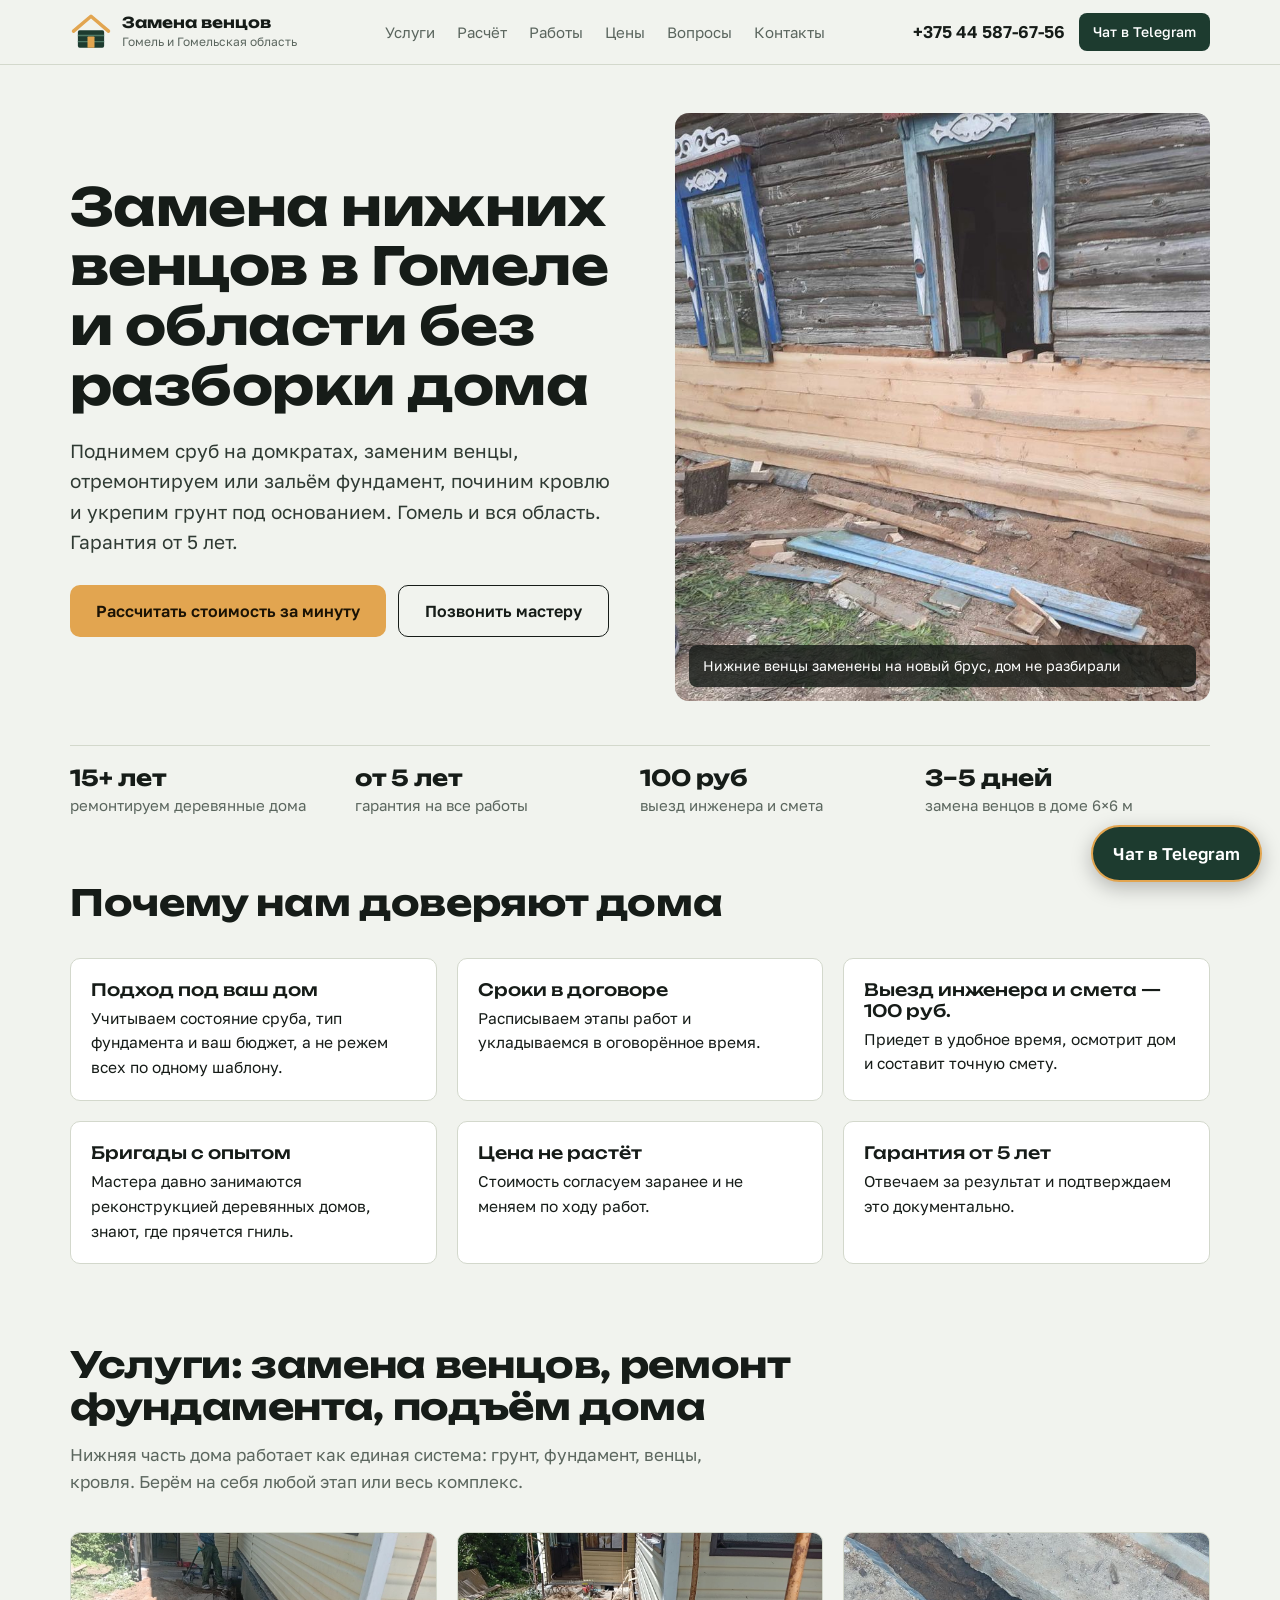
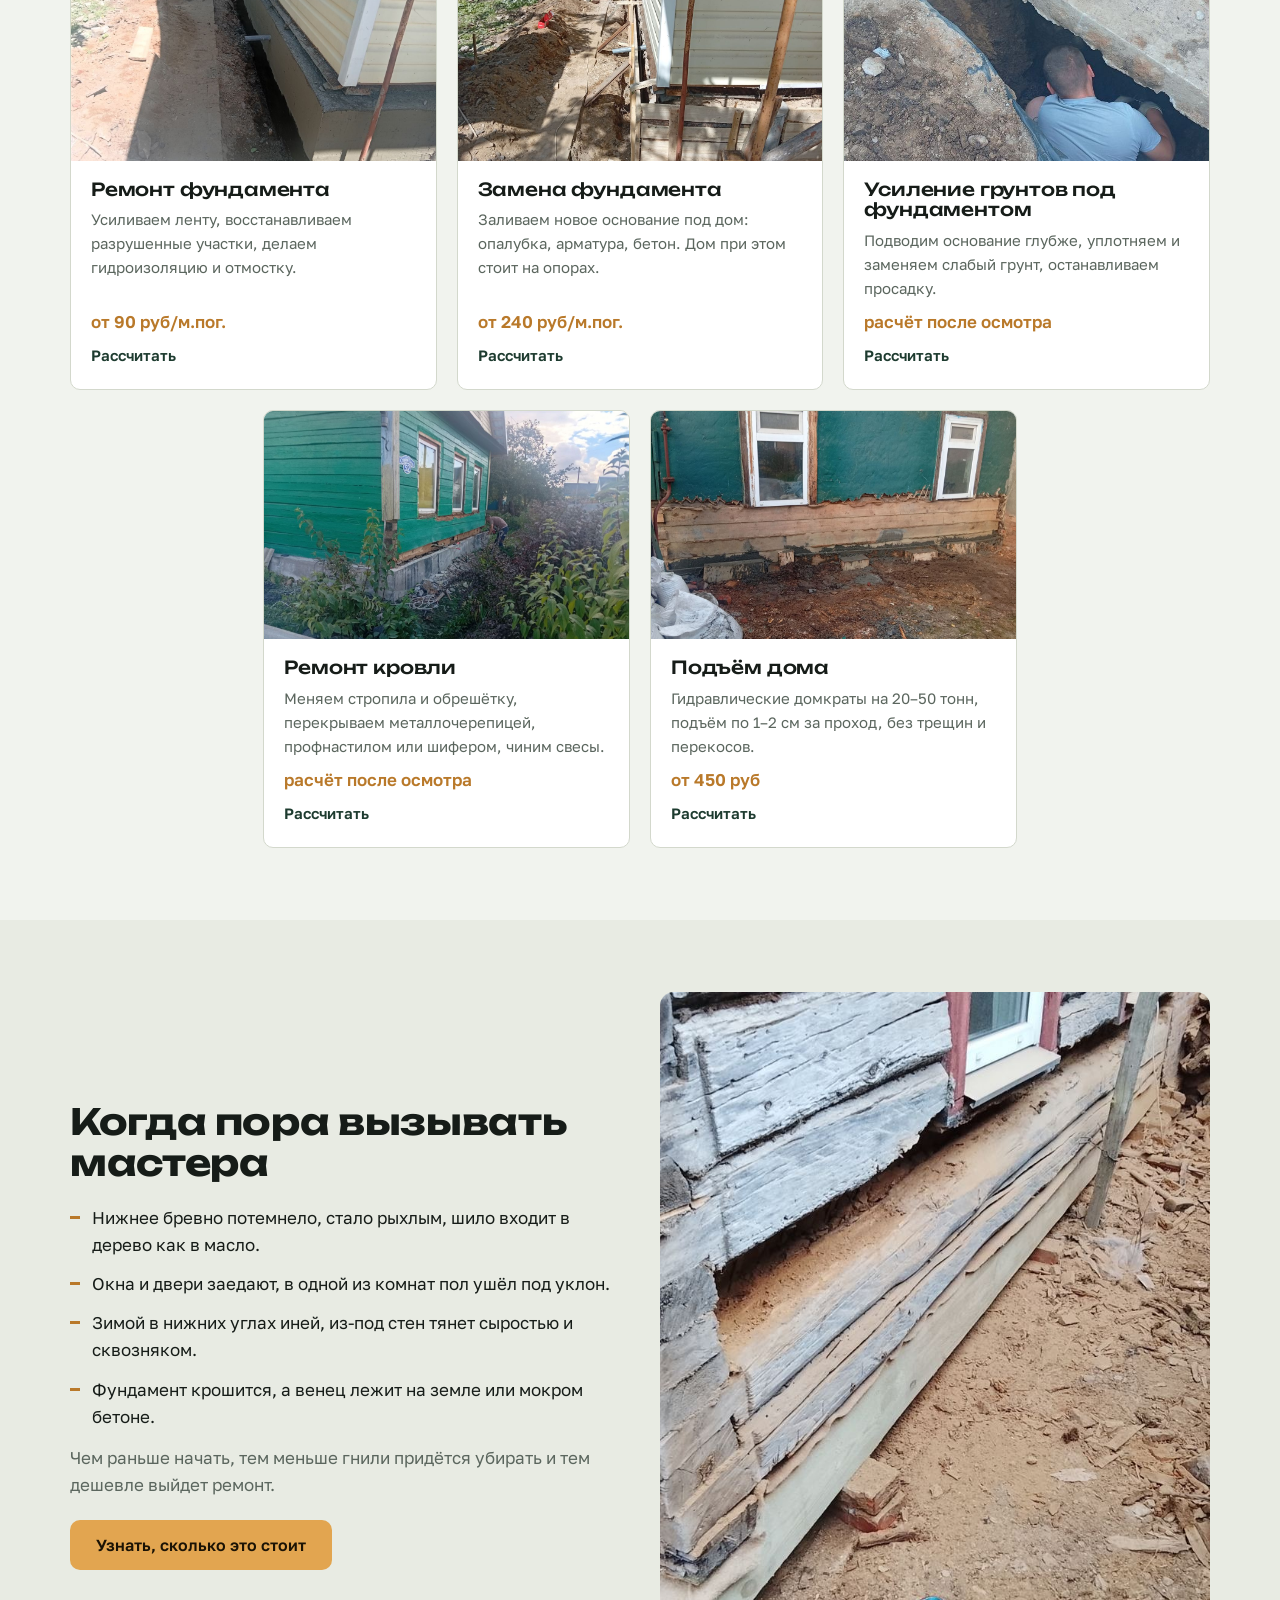
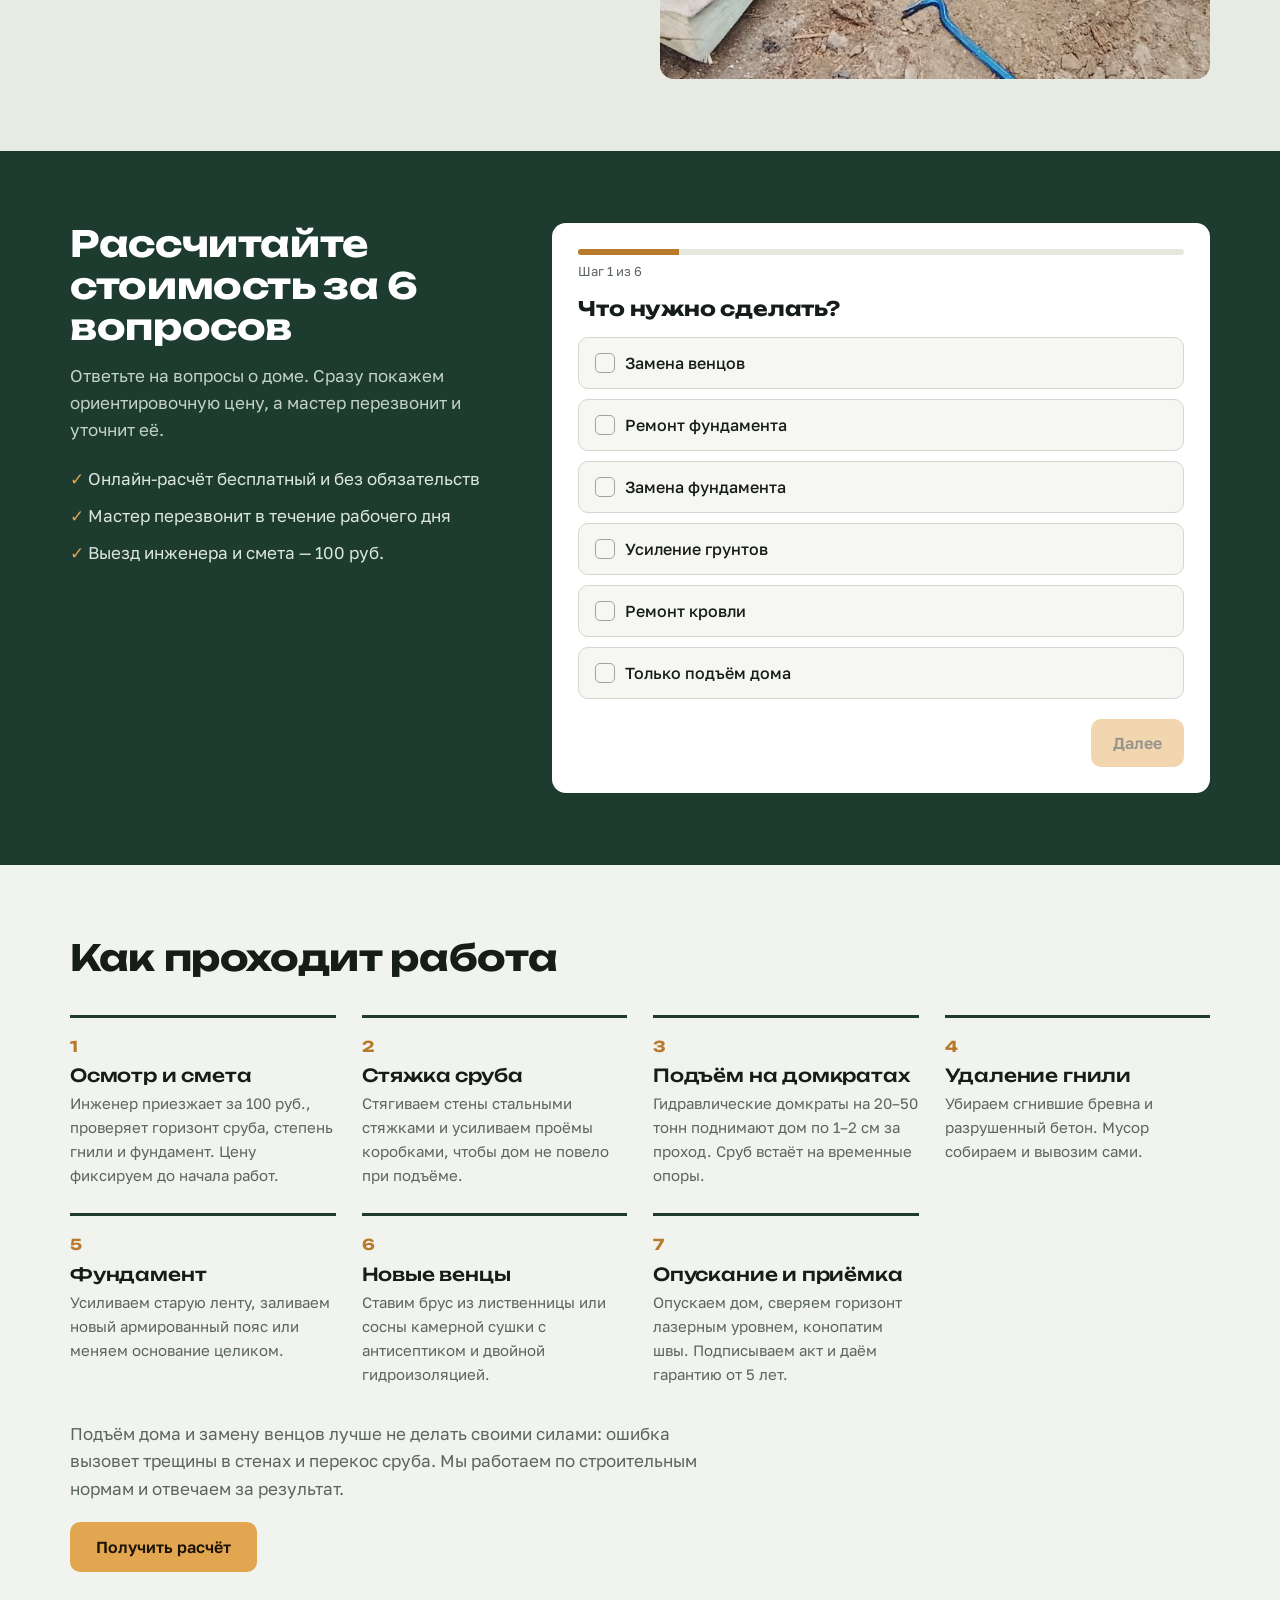
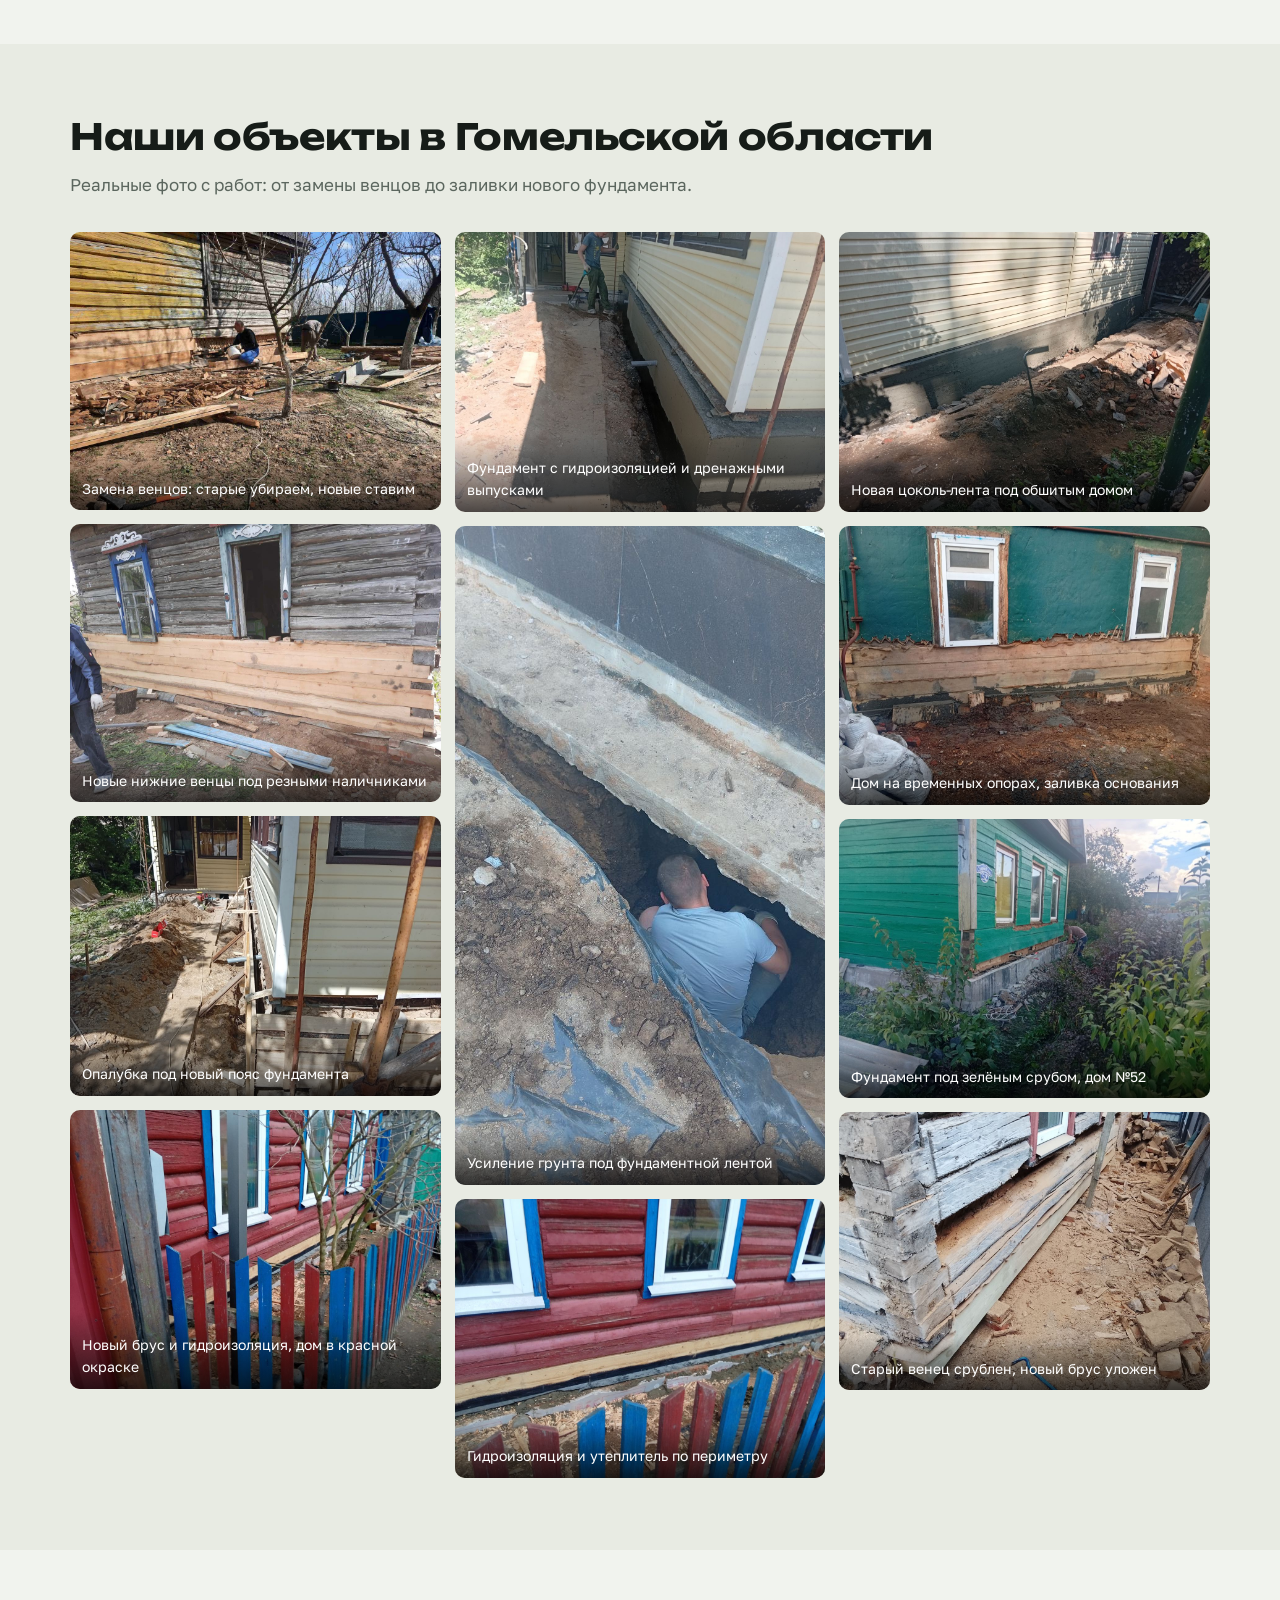
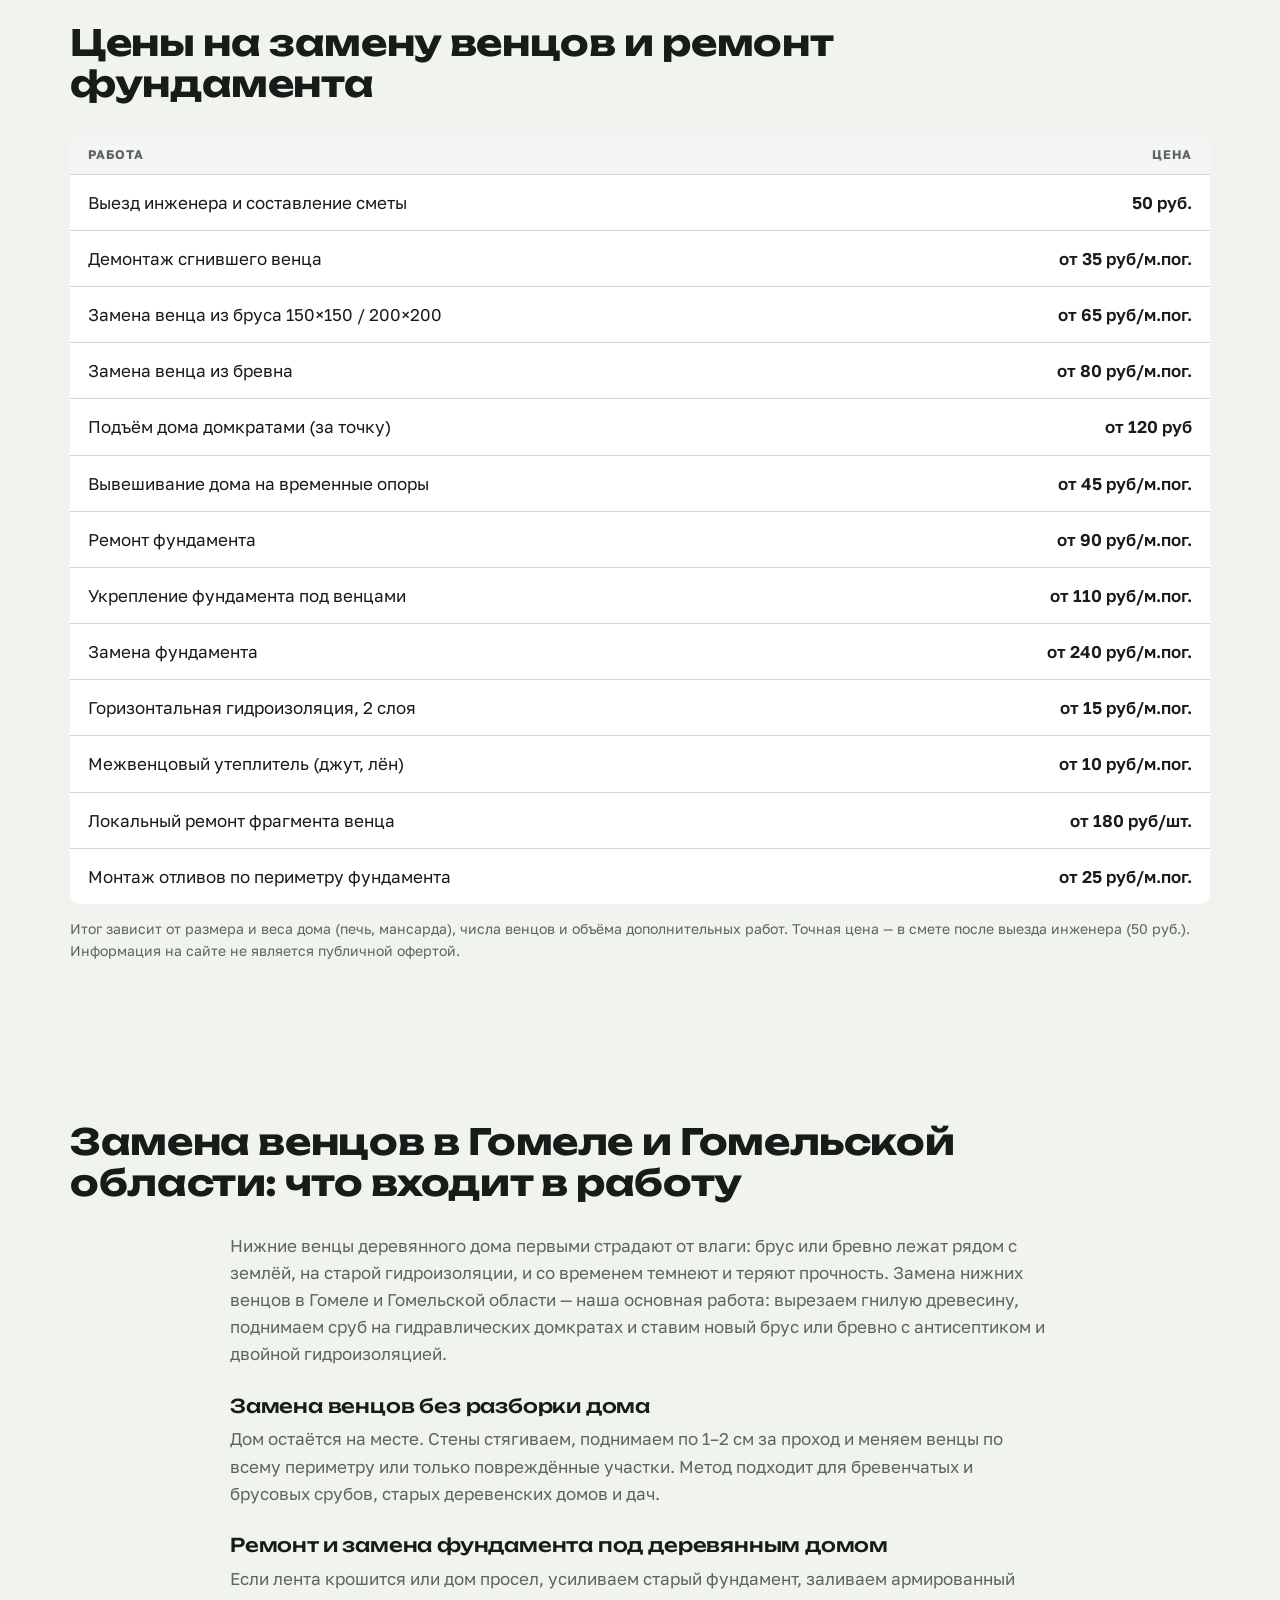
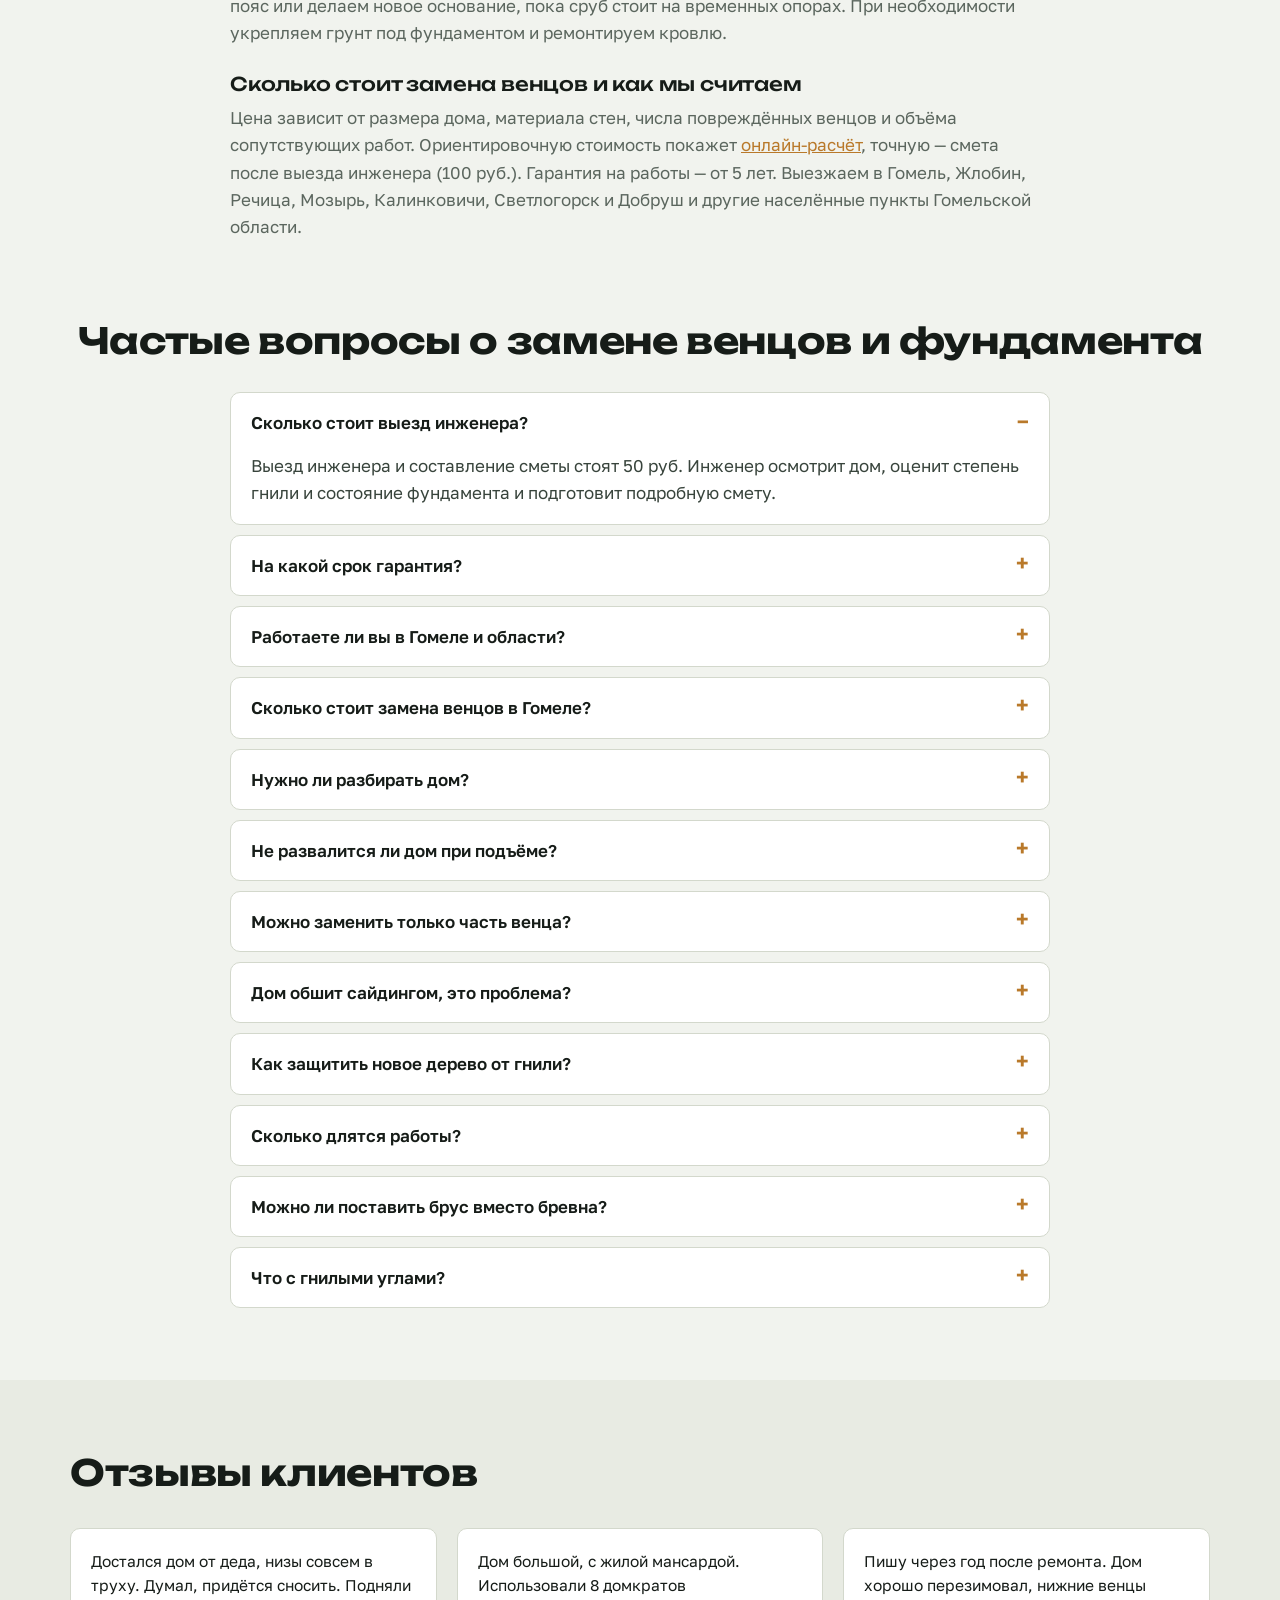
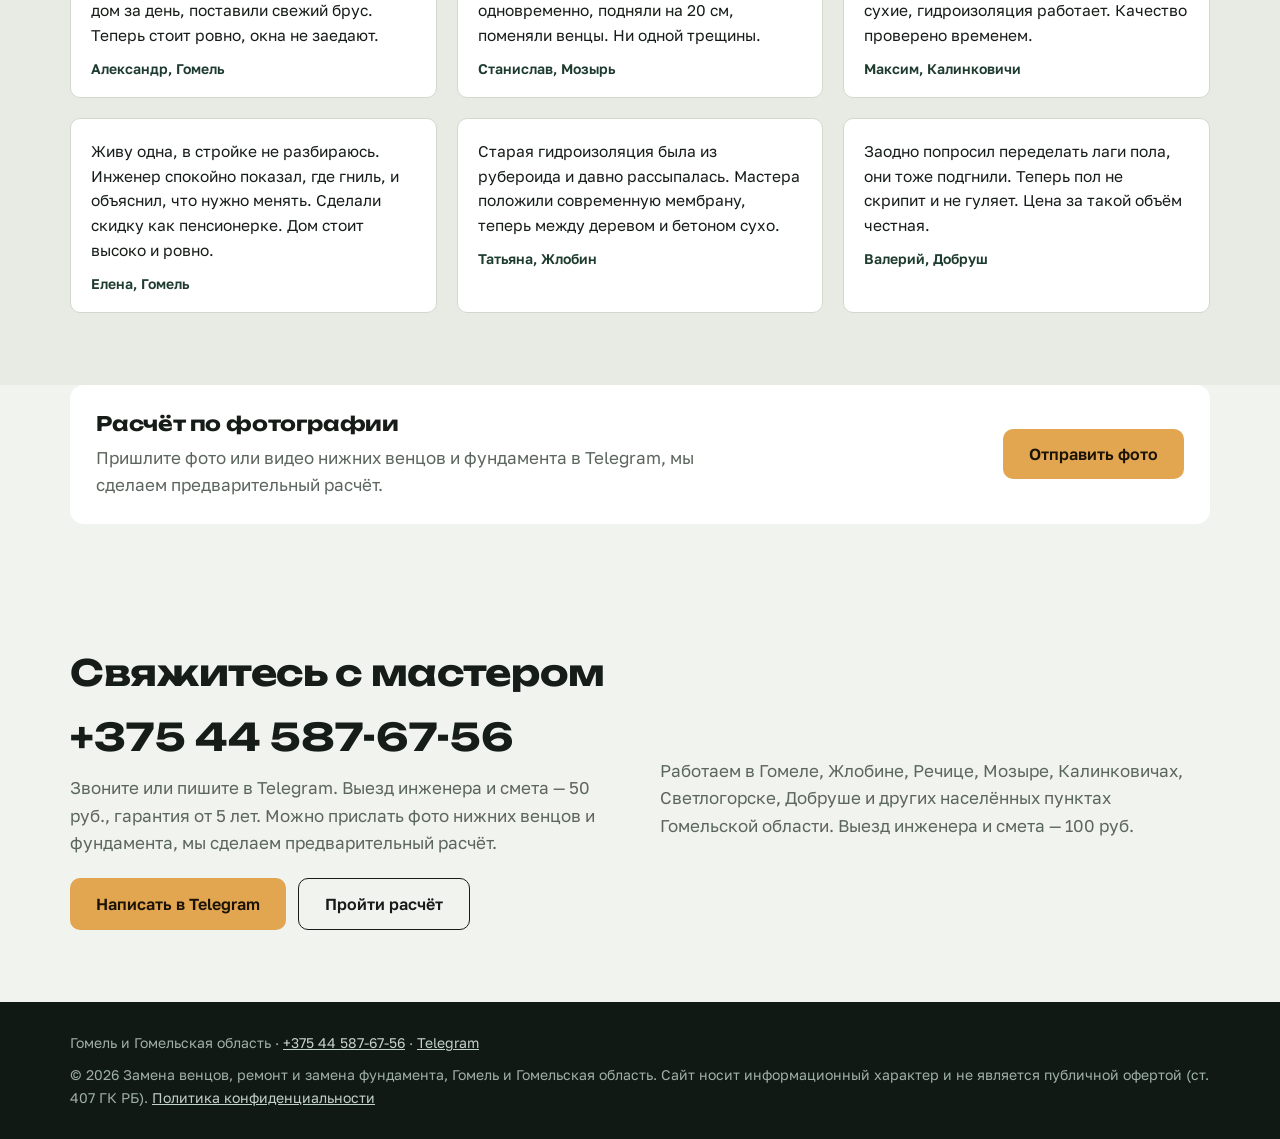
==== commit 1c7dfe0b: "Новый токен бота" ====
--- a/index.html
+++ b/index.html
@@ -4,7 +4,7 @@
 <meta charset="utf-8">
 <meta name="viewport" content="width=device-width, initial-scale=1, viewport-fit=cover">
 <title>Замена венцов в Гомеле и области: цена от 65 руб/м, гарантия от 5 лет</title>
-<meta name="description" content="Замена венцов, ремонт и замена фундамента, подъём дома в Гомеле и области. Выезд инженера и смета — 50 руб., гарантия от 5 лет. Расчёт цены онлайн.">
+<meta name="description" content="Замена венцов, ремонт и замена фундамента, подъём дома в Гомеле и области. Выезд инженера и смета — 100 руб., гарантия от 5 лет. Расчёт цены онлайн.">
 <link rel="canonical" href="https://ВАШ-ДОМЕН/">
 <meta name="robots" content="index, follow, max-image-preview:large">
 <meta name="theme-color" content="#1d3b2f">
@@ -14,7 +14,7 @@
 <meta property="og:site_name" content="Замена венцов — Гомель">
 <meta property="og:locale" content="ru_RU">
 <meta property="og:title" content="Замена венцов и ремонт фундамента в Гомеле и области">
-<meta property="og:description" content="Замена венцов, ремонт и замена фундамента, подъём дома в Гомеле и области. Выезд инженера и смета — 50 руб., гарантия от 5 лет. Расчёт цены онлайн.">
+<meta property="og:description" content="Замена венцов, ремонт и замена фундамента, подъём дома в Гомеле и области. Выезд инженера и смета — 100 руб., гарантия от 5 лет. Расчёт цены онлайн.">
 <meta property="og:url" content="https://ВАШ-ДОМЕН/">
 <meta property="og:image" content="https://ВАШ-ДОМЕН/img/zamena-vencov-brus.jpg">
 <meta property="og:image:width" content="1200">
@@ -36,7 +36,7 @@
  "url": "https://ВАШ-ДОМЕН/",
  "image": "https://ВАШ-ДОМЕН/img/zamena-vencov-brus.jpg",
  "telephone": "+375445876756",
- "description": "Замена венцов, ремонт и замена фундамента, подъём дома в Гомеле и области. Выезд инженера и смета — 50 руб., гарантия от 5 лет. Расчёт цены онлайн.",
+ "description": "Замена венцов, ремонт и замена фундамента, подъём дома в Гомеле и области. Выезд инженера и смета — 100 руб., гарантия от 5 лет. Расчёт цены онлайн.",
  "priceRange": "от 65 BYN/м.пог.",
  "address": {
   "@type": "PostalAddress",
@@ -274,7 +274,7 @@
 </div>
 <figure class="hero-img" style="margin:0"><img src="img/zamena-vencov-brus.jpg" fetchpriority="high" alt="Замена нижних венцов деревянного дома: новый брус установлен на место сгнившего" width="900" height="990"><figcaption>Нижние венцы заменены на новый брус, дом не разбирали</figcaption></figure>
 </div>
-<div class="facts"><div><b>15+ лет</b><span>ремонтируем деревянные дома</span></div><div><b>от 5 лет</b><span>гарантия на все работы</span></div><div><b>50 руб</b><span>выезд инженера и смета</span></div><div><b>3–5 дней</b><span>замена венцов в доме 6×6 м</span></div></div>
+<div class="facts"><div><b>15+ лет</b><span>ремонтируем деревянные дома</span></div><div><b>от 5 лет</b><span>гарантия на все работы</span></div><div><b>100 руб</b><span>выезд инженера и смета</span></div><div><b>3–5 дней</b><span>замена венцов в доме 6×6 м</span></div></div>
 </div></section>
 
 <section aria-labelledby="h2-1" style="padding:8px 0 56px"><div class="wrap">
@@ -282,7 +282,7 @@
 <div class="rev">
 <div class="adv"><b>Подход под ваш дом</b>Учитываем состояние сруба, тип фундамента и ваш бюджет, а не режем всех по одному шаблону.</div>
 <div class="adv"><b>Сроки в договоре</b>Расписываем этапы работ и укладываемся в оговорённое время.</div>
-<div class="adv"><b>Выезд инженера и смета — 50 руб.</b>Приедет в удобное время, осмотрит дом и составит точную смету.</div>
+<div class="adv"><b>Выезд инженера и смета — 100 руб.</b>Приедет в удобное время, осмотрит дом и составит точную смету.</div>
 <div class="adv"><b>Бригады с опытом</b>Мастера давно занимаются реконструкцией деревянных домов, знают, где прячется гниль.</div>
 <div class="adv"><b>Цена не растёт</b>Стоимость согласуем заранее и не меняем по ходу работ.</div>
 <div class="adv"><b>Гарантия от 5 лет</b>Отвечаем за результат и подтверждаем это документально.</div>
@@ -318,7 +318,7 @@
 <div>
 <h2 id="h2-4">Рассчитайте стоимость за 6 вопросов</h2>
 <p class="lead">Ответьте на вопросы о доме. Сразу покажем ориентировочную цену, а мастер перезвонит и уточнит её.</p>
-<ul><li>Онлайн-расчёт бесплатный и без обязательств</li><li>Мастер перезвонит в течение рабочего дня</li><li>Выезд инженера и смета — 50 руб.</li></ul>
+<ul><li>Онлайн-расчёт бесплатный и без обязательств</li><li>Мастер перезвонит в течение рабочего дня</li><li>Выезд инженера и смета — 100 руб.</li></ul>
 </div>
 <div class="qz" id="qz" aria-live="polite"></div>
 </div></section>
@@ -326,7 +326,7 @@
 <section aria-labelledby="h2-5"><div class="wrap">
 <h2 id="h2-5">Как проходит работа</h2>
 <ol class="steps">
-<li><h3>Осмотр и смета</h3><p>Инженер приезжает за 50 руб., проверяет горизонт сруба, степень гнили и фундамент. Цену фиксируем до начала работ.</p></li>
+<li><h3>Осмотр и смета</h3><p>Инженер приезжает за 100 руб., проверяет горизонт сруба, степень гнили и фундамент. Цену фиксируем до начала работ.</p></li>
 <li><h3>Стяжка сруба</h3><p>Стягиваем стены стальными стяжками и усиливаем проёмы коробками, чтобы дом не повело при подъёме.</p></li>
 <li><h3>Подъём на домкратах</h3><p>Гидравлические домкраты на 20–50 тонн поднимают дом по 1–2 см за проход. Сруб встаёт на временные опоры.</p></li>
 <li><h3>Удаление гнили</h3><p>Убираем сгнившие бревна и разрушенный бетон. Мусор собираем и вывозим сами.</p></li>
@@ -371,7 +371,7 @@
 <h3>Ремонт и замена фундамента под деревянным домом</h3>
 <p>Если лента крошится или дом просел, усиливаем старый фундамент, заливаем армированный пояс или делаем новое основание, пока сруб стоит на временных опорах. При необходимости укрепляем грунт под фундаментом и ремонтируем кровлю.</p>
 <h3>Сколько стоит замена венцов и как мы считаем</h3>
-<p>Цена зависит от размера дома, материала стен, числа повреждённых венцов и объёма сопутствующих работ. Ориентировочную стоимость покажет <a href="#quiz">онлайн-расчёт</a>, точную — смета после выезда инженера (50 руб.). Гарантия на работы — от 5 лет. Выезжаем в Гомель, Жлобин, Речица, Мозырь, Калинковичи, Светлогорск и Добруш и другие населённые пункты Гомельской области.</p>
+<p>Цена зависит от размера дома, материала стен, числа повреждённых венцов и объёма сопутствующих работ. Ориентировочную стоимость покажет <a href="#quiz">онлайн-расчёт</a>, точную — смета после выезда инженера (100 руб.). Гарантия на работы — от 5 лет. Выезжаем в Гомель, Жлобин, Речица, Мозырь, Калинковичи, Светлогорск и Добруш и другие населённые пункты Гомельской области.</p>
 </div></div></section>
 
 <section aria-labelledby="h2-8" id="faq" style="padding-top:0"><div class="wrap">
@@ -413,7 +413,7 @@
 <p class="lead" style="margin-top:0">Звоните или пишите в Telegram. Выезд инженера и смета — 50 руб., гарантия от 5 лет. Можно прислать фото нижних венцов и фундамента, мы сделаем предварительный расчёт.</p>
 <div class="cta-row" style="margin-top:22px"><a class="btn" href="https://t.me/zamvec" target="_blank" rel="noopener">Написать в Telegram</a><a class="btn ghost" href="#quiz">Пройти расчёт</a></div>
 </div>
-<p class="lead">Работаем в Гомеле, Жлобине, Речице, Мозыре, Калинковичах, Светлогорске, Добруше и других населённых пунктах Гомельской области. Выезд инженера и смета — 50 руб.</p>
+<p class="lead">Работаем в Гомеле, Жлобине, Речице, Мозыре, Калинковичах, Светлогорске, Добруше и других населённых пунктах Гомельской области. Выезд инженера и смета — 100 руб.</p>
 </div></section>
 </main>
 
